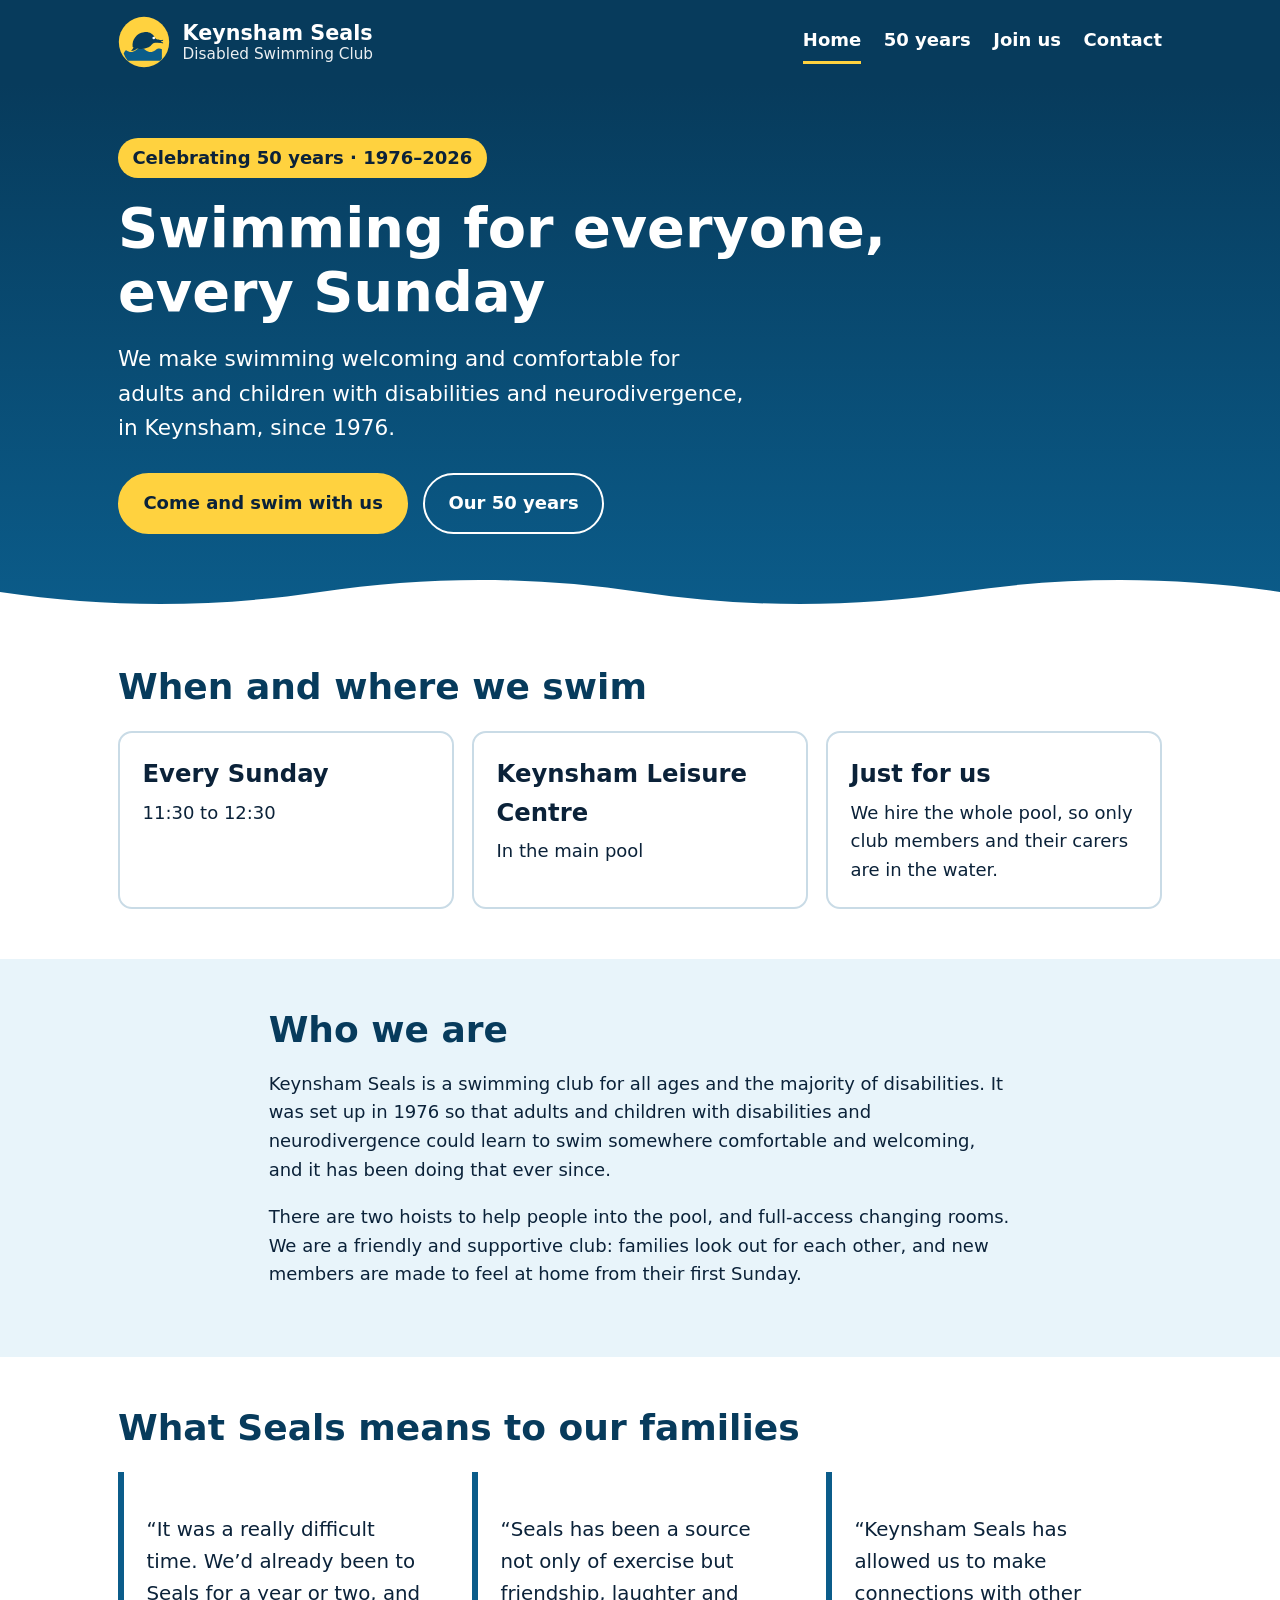
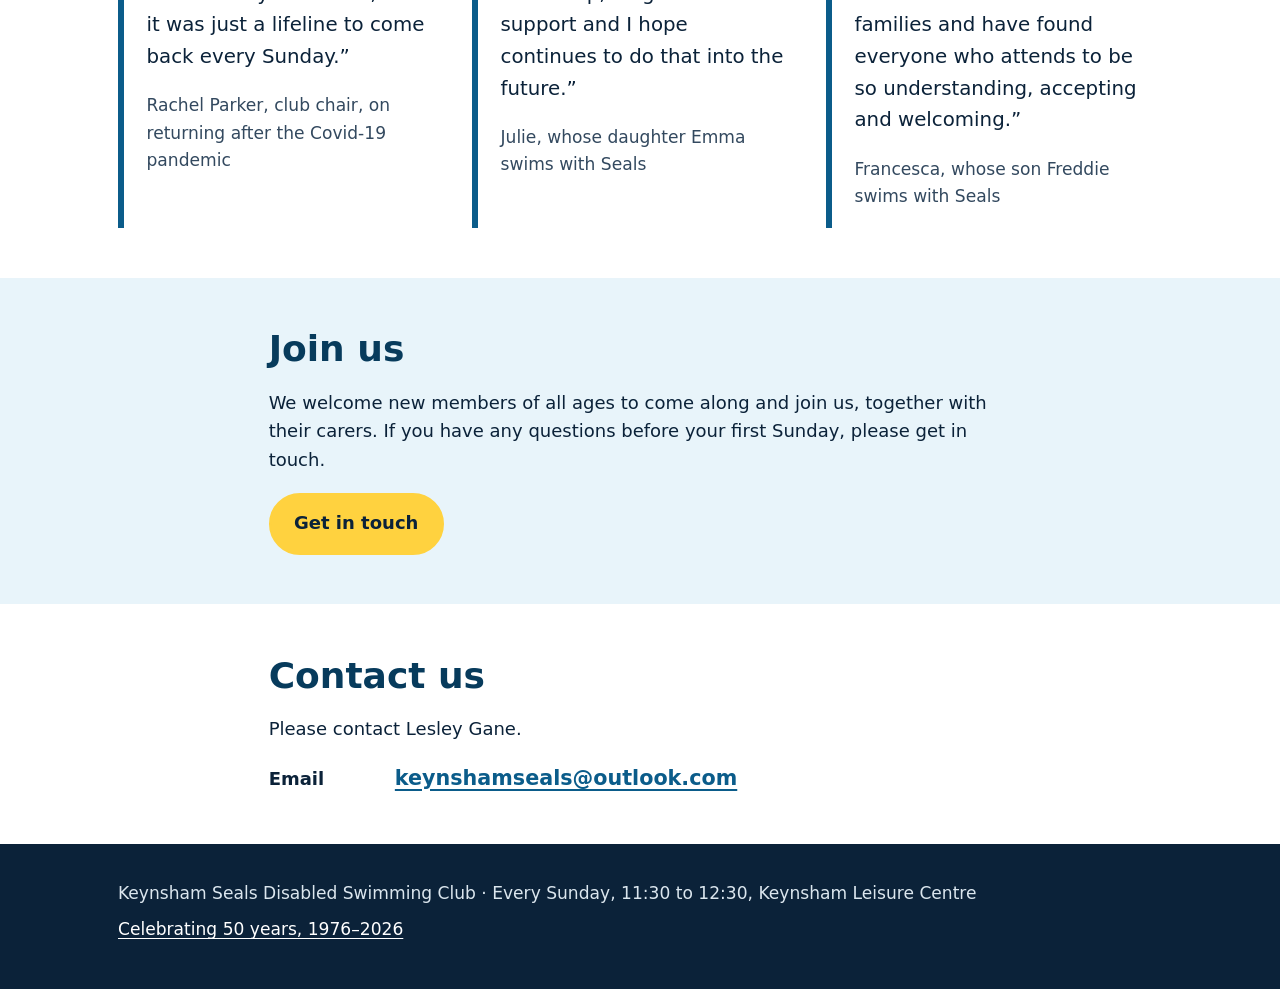
==== index.html @ 0f0147cb "Keynsham Seals website: home page and 50 years page A plain HTML and CSS site for Keynsham Seals Dis" ====
<!doctype html>
<html lang="en-GB">
<head>
  <meta charset="utf-8">
  <meta name="viewport" content="width=device-width, initial-scale=1">
  <title>Keynsham Seals Disabled Swimming Club</title>
  <meta name="description" content="Keynsham Seals Disabled Swimming Club: swimming for adults and children with disabilities and neurodivergence, every Sunday at Keynsham Leisure Centre since 1976.">
  <link rel="icon" href="img/seal.svg" type="image/svg+xml">
  <link rel="stylesheet" href="css/site.css">
  <meta property="og:title" content="Keynsham Seals Disabled Swimming Club">
  <meta property="og:description" content="Swimming for everyone, every Sunday at Keynsham Leisure Centre. Celebrating 50 years in 2026.">
  <meta property="og:type" content="website">
  <meta property="og:url" content="https://keynshamseals.org/">
</head>
<body>
  <a class="skip-link" href="#main">Skip to content</a>

  <header class="site-header">
    <div class="wrap">
      <a class="brand" href="./">
        <img src="img/seal.svg" alt="" width="52" height="52">
        <span>Keynsham Seals<small>Disabled Swimming Club</small></span>
      </a>
      <nav class="site-nav" aria-label="Main">
        <ul>
          <li><a href="./" aria-current="page">Home</a></li>
          <li><a href="50-years.html">50 years</a></li>
          <li><a href="#join">Join us</a></li>
          <li><a href="#contact">Contact</a></li>
        </ul>
      </nav>
    </div>
  </header>

  <main id="main">
    <div class="hero">
      <div class="wrap">
        <span class="badge">Celebrating 50 years · 1976–2026</span>
        <h1>Swimming for everyone, every Sunday</h1>
        <p>We make swimming welcoming and comfortable for adults and children with disabilities and neurodivergence, in Keynsham, since 1976.</p>
        <a class="button" href="#join">Come and swim with us</a>
        <a class="button ghost" href="50-years.html">Our 50 years</a>
      </div>
      <svg class="waves" viewBox="0 0 1440 48" preserveAspectRatio="none" aria-hidden="true" focusable="false">
        <path d="M0 24c120 16 240 16 360 0s240-16 360 0 240 16 360 0 240-16 360 0v24H0z" fill="#ffffff"/>
      </svg>
    </div>

    <section aria-labelledby="when-heading">
      <div class="wrap">
        <h2 id="when-heading">When and where we swim</h2>
        <div class="cards">
          <div class="card">
            <p class="big">Every Sunday</p>
            <p>11:30 to 12:30</p>
          </div>
          <div class="card">
            <p class="big">Keynsham Leisure Centre</p>
            <p>In the main pool</p>
          </div>
          <div class="card">
            <p class="big">Just for us</p>
            <p>We hire the whole pool, so only club members and their carers are in the water.</p>
          </div>
        </div>
      </div>
    </section>

    <section class="tint" aria-labelledby="who-heading">
      <div class="wrap prose">
        <h2 id="who-heading">Who we are</h2>
        <p>Keynsham Seals is a swimming club for all ages and the majority of disabilities. It was set up in 1976 so that adults and children with disabilities and neurodivergence could learn to swim somewhere comfortable and welcoming, and it has been doing that ever since.</p>
        <p>There are two hoists to help people into the pool, and full-access changing rooms. We are a friendly and supportive club: families look out for each other, and new members are made to feel at home from their first Sunday.</p>
      </div>
    </section>

    <section aria-labelledby="voices-heading">
      <div class="wrap">
        <h2 id="voices-heading">What Seals means to our families</h2>
        <div class="quotes">
          <figure class="quote">
            <blockquote><p>“It was a really difficult time. We’d already been to Seals for a year or two, and it was just a lifeline to come back every Sunday.”</p></blockquote>
            <figcaption>Rachel Parker, club chair, on returning after the Covid-19 pandemic</figcaption>
          </figure>
          <figure class="quote">
            <blockquote><p>“Seals has been a source not only of exercise but friendship, laughter and support and I hope continues to do that into the future.”</p></blockquote>
            <figcaption>Julie, whose daughter Emma swims with Seals</figcaption>
          </figure>
          <figure class="quote">
            <blockquote><p>“Keynsham Seals has allowed us to make connections with other families and have found everyone who attends to be so understanding, accepting and welcoming.”</p></blockquote>
            <figcaption>Francesca, whose son Freddie swims with Seals</figcaption>
          </figure>
        </div>
      </div>
    </section>

    <section class="tint" id="join" aria-labelledby="join-heading">
      <div class="wrap prose">
        <h2 id="join-heading">Join us</h2>
        <p>We welcome new members of all ages to come along and join us, together with their carers. If you have any questions before your first Sunday, please get in touch.</p>
        <a class="button" href="#contact">Get in touch</a>
      </div>
    </section>

    <section id="contact" aria-labelledby="contact-heading">
      <div class="wrap prose">
        <h2 id="contact-heading">Contact us</h2>
        <p>Please contact Lesley Gane.</p>
        <ul class="contact-list">
          <li><strong>Email</strong> <a href="mailto:keynshamseals@outlook.com">keynshamseals@outlook.com</a></li>
        </ul>
      </div>
    </section>
  </main>

  <footer class="site-footer">
    <div class="wrap">
      <p>Keynsham Seals Disabled Swimming Club · Every Sunday, 11:30 to 12:30, Keynsham Leisure Centre</p>
      <p><a href="50-years.html">Celebrating 50 years, 1976–2026</a></p>
    </div>
  </footer>
</body>
</html>
---- css/site.css ----
/* Keynsham Seals: one stylesheet for every page. Large type, strong contrast (every text colour passes
   WCAG AA on its background), visible focus, and nothing that moves for anyone who asks for less motion. */

:root {
  --ink: #0b2239;
  --ink-soft: #33495f;
  --paper: #ffffff;
  --sea: #0b5c8a;
  --sea-deep: #073b5c;
  --foam: #e8f4fa;
  --sun: #ffd23f;
  --line: #c9dbe6;
  --focus: #ffbf00;
  --radius: 14px;
  --measure: 68ch;
  font-size: 112.5%;
}

* { box-sizing: border-box; }

html { scroll-behavior: smooth; }
@media (prefers-reduced-motion: reduce) { html { scroll-behavior: auto; } }

body {
  margin: 0;
  background: var(--paper);
  color: var(--ink);
  font-family: system-ui, -apple-system, "Segoe UI", Roboto, "Helvetica Neue", Arial, sans-serif;
  line-height: 1.6;
}

a { color: var(--sea); text-underline-offset: 0.18em; }
a:hover { color: var(--sea-deep); }
:focus-visible { outline: 4px solid var(--focus); outline-offset: 3px; border-radius: 4px; }

.skip-link {
  position: absolute; left: 1rem; top: -4rem; z-index: 10;
  background: var(--ink); color: var(--paper); padding: 0.75rem 1rem; border-radius: 8px;
}
.skip-link:focus { top: 1rem; }

.wrap { max-width: 1080px; margin: 0 auto; padding: 0 1rem; }

/* Header and navigation */
.site-header { background: var(--sea-deep); color: var(--paper); }
.site-header .wrap { display: flex; flex-wrap: wrap; align-items: center; justify-content: space-between; gap: 0.75rem; padding-top: 0.9rem; padding-bottom: 0.9rem; }
.brand { display: flex; align-items: center; gap: 0.7rem; color: var(--paper); text-decoration: none; font-weight: 700; font-size: 1.15rem; line-height: 1.2; }
.brand:hover { color: var(--paper); }
.brand img { width: 52px; height: 52px; flex: none; }
.brand small { display: block; font-weight: 400; font-size: 0.85rem; opacity: 0.92; }
.site-nav ul { list-style: none; margin: 0; padding: 0; display: flex; flex-wrap: wrap; gap: 0.25rem 1.25rem; }
.site-nav a { color: var(--paper); font-weight: 600; text-decoration: none; padding: 0.35rem 0; display: inline-block; border-bottom: 3px solid transparent; }
.site-nav a:hover, .site-nav a[aria-current="page"] { border-bottom-color: var(--sun); color: var(--paper); }

/* Hero */
.hero { background: linear-gradient(180deg, var(--sea-deep) 0%, var(--sea) 100%); color: var(--paper); padding: 3rem 0 4.5rem; position: relative; overflow: hidden; }
.hero h1 { font-size: clamp(2rem, 5vw, 3.1rem); line-height: 1.15; margin: 0 0 1rem; max-width: 20ch; }
.hero p { font-size: 1.2rem; max-width: 46ch; margin: 0 0 1.5rem; }
.hero .waves { position: absolute; left: 0; right: 0; bottom: -1px; width: 100%; height: 48px; display: block; }

.badge { display: inline-block; background: var(--sun); color: var(--ink); font-weight: 700; padding: 0.3rem 0.8rem; border-radius: 999px; margin-bottom: 1rem; }

.button { display: inline-block; background: var(--sun); color: var(--ink); font-weight: 700; text-decoration: none; padding: 0.8rem 1.3rem; border-radius: 999px; border: 2px solid var(--sun); }
.button:hover { background: var(--paper); color: var(--ink); }
.button.ghost { background: transparent; color: var(--paper); border-color: var(--paper); margin-left: 0.5rem; }
.button.ghost:hover { background: var(--paper); color: var(--ink); }

/* Sections */
main section { padding: 2.75rem 0; }
main section.tint { background: var(--foam); }
h2 { font-size: clamp(1.5rem, 3.5vw, 2rem); line-height: 1.2; margin: 0 0 1rem; color: var(--sea-deep); }
h3 { font-size: 1.2rem; margin: 0 0 0.5rem; color: var(--sea-deep); }
.prose { max-width: var(--measure); }
.prose p { margin: 0 0 1rem; }

.cards { display: grid; grid-template-columns: repeat(auto-fit, minmax(240px, 1fr)); gap: 1rem; margin-top: 1.25rem; }
.card { background: var(--paper); border: 2px solid var(--line); border-radius: var(--radius); padding: 1.25rem; }
.card p { margin: 0; }
.card .big { font-size: 1.35rem; font-weight: 700; color: var(--ink); margin-bottom: 0.25rem; }

/* Quotes */
.quotes { display: grid; grid-template-columns: repeat(auto-fit, minmax(280px, 1fr)); gap: 1rem; margin-top: 1.25rem; }
figure.quote { margin: 0; background: var(--paper); border-left: 6px solid var(--sea); border-radius: 0 var(--radius) var(--radius) 0; padding: 1.25rem 1.25rem 1rem; }
figure.quote blockquote { margin: 0 0 0.75rem; font-size: 1.1rem; }
figure.quote figcaption { color: var(--ink-soft); font-size: 0.95rem; }

/* Contact */
.contact-list { list-style: none; padding: 0; margin: 1rem 0 0; display: grid; gap: 0.75rem; }
.contact-list li { display: flex; flex-wrap: wrap; gap: 0.25rem 0.75rem; align-items: baseline; }
.contact-list strong { min-width: 9ch; }
.contact-list a { font-size: 1.15rem; font-weight: 600; word-break: break-word; }

/* Timeline (50 years page) */
.timeline { list-style: none; margin: 1.5rem 0 0; padding: 0; border-left: 4px solid var(--sea); }
.timeline li { position: relative; padding: 0 0 1.5rem 1.5rem; max-width: var(--measure); }
.timeline li::before { content: ""; position: absolute; left: -12px; top: 0.35rem; width: 20px; height: 20px; border-radius: 50%; background: var(--sun); border: 4px solid var(--sea); }
.timeline .when { display: block; font-weight: 700; color: var(--sea-deep); font-size: 1.1rem; }

.notice { background: var(--foam); border: 2px solid var(--sea); border-radius: var(--radius); padding: 1.25rem; max-width: var(--measure); }

/* Footer */
.site-footer { background: var(--ink); color: #dbe6ee; padding: 2rem 0; font-size: 0.95rem; }
.site-footer a { color: #ffffff; }
.site-footer p { margin: 0 0 0.5rem; }

@media (max-width: 560px) {
  .button.ghost { margin: 0.75rem 0 0; }
  .hero { padding: 2.25rem 0 3.75rem; }
}
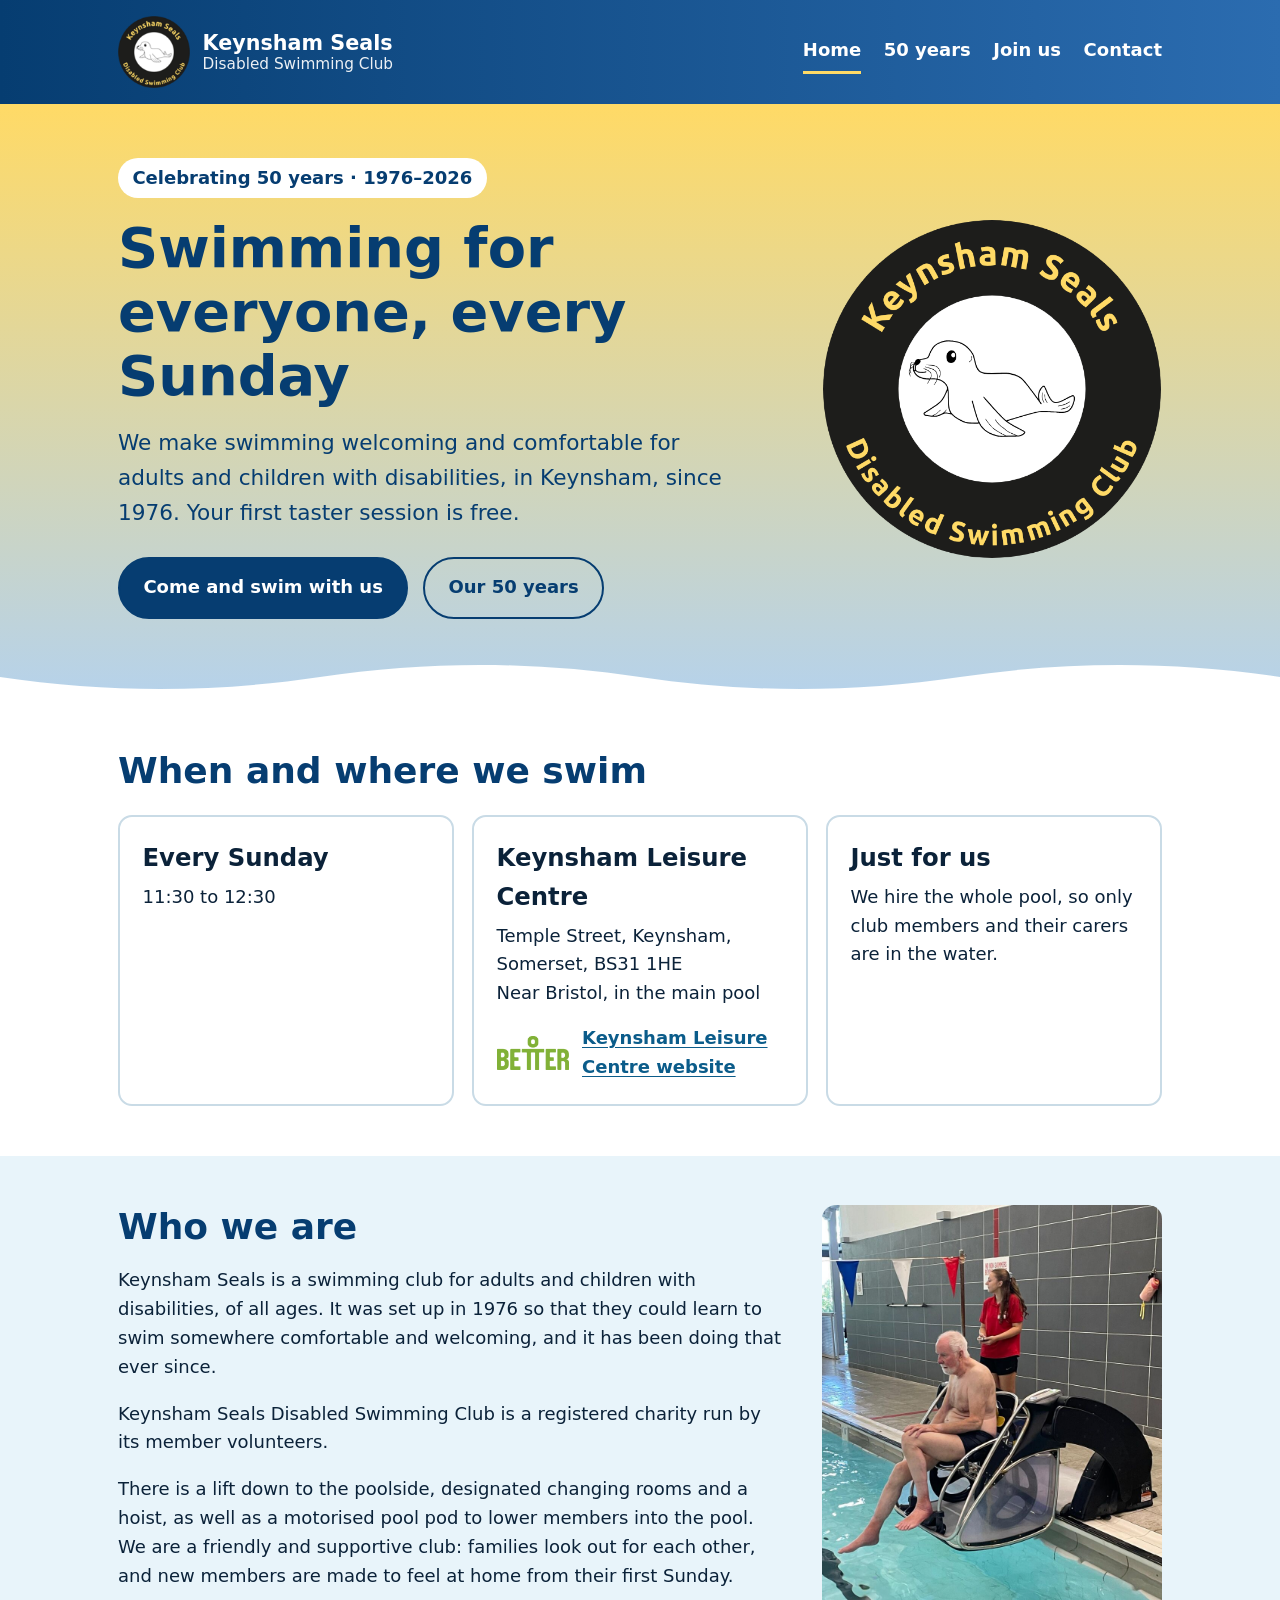
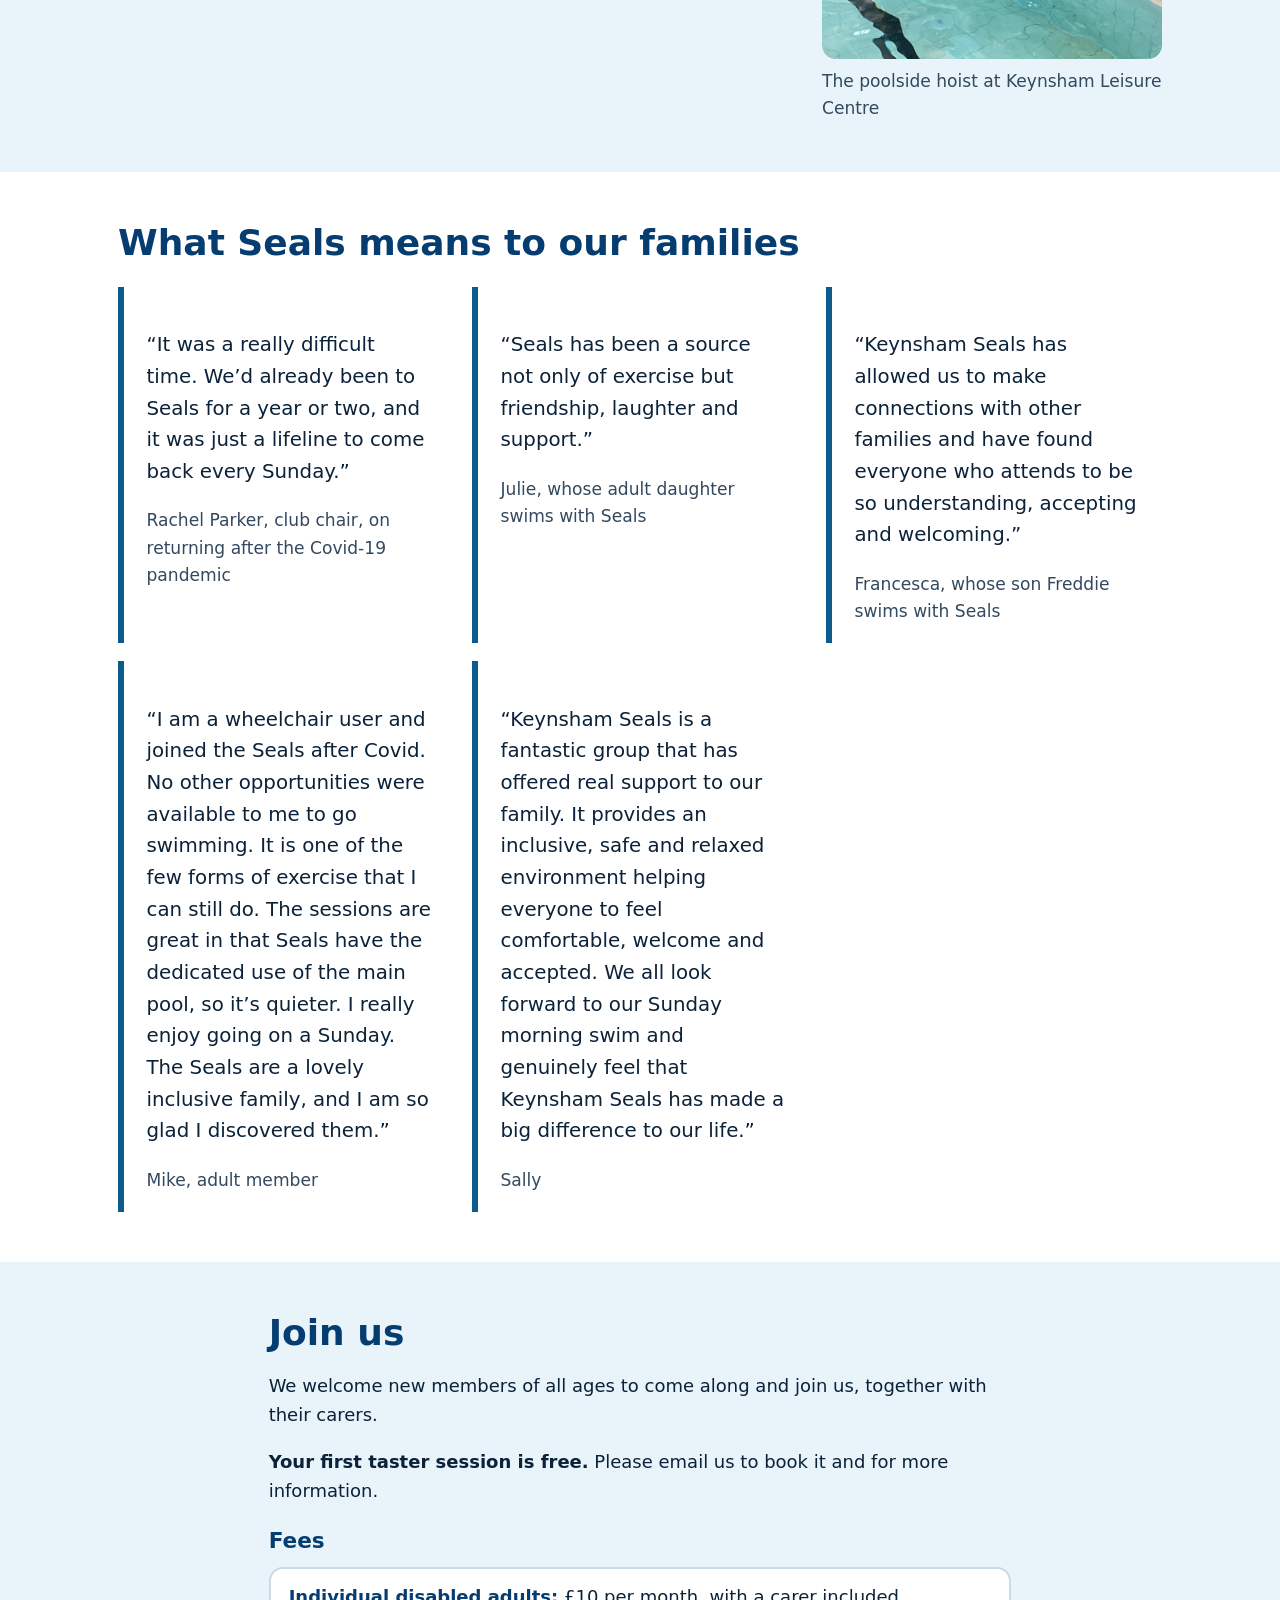
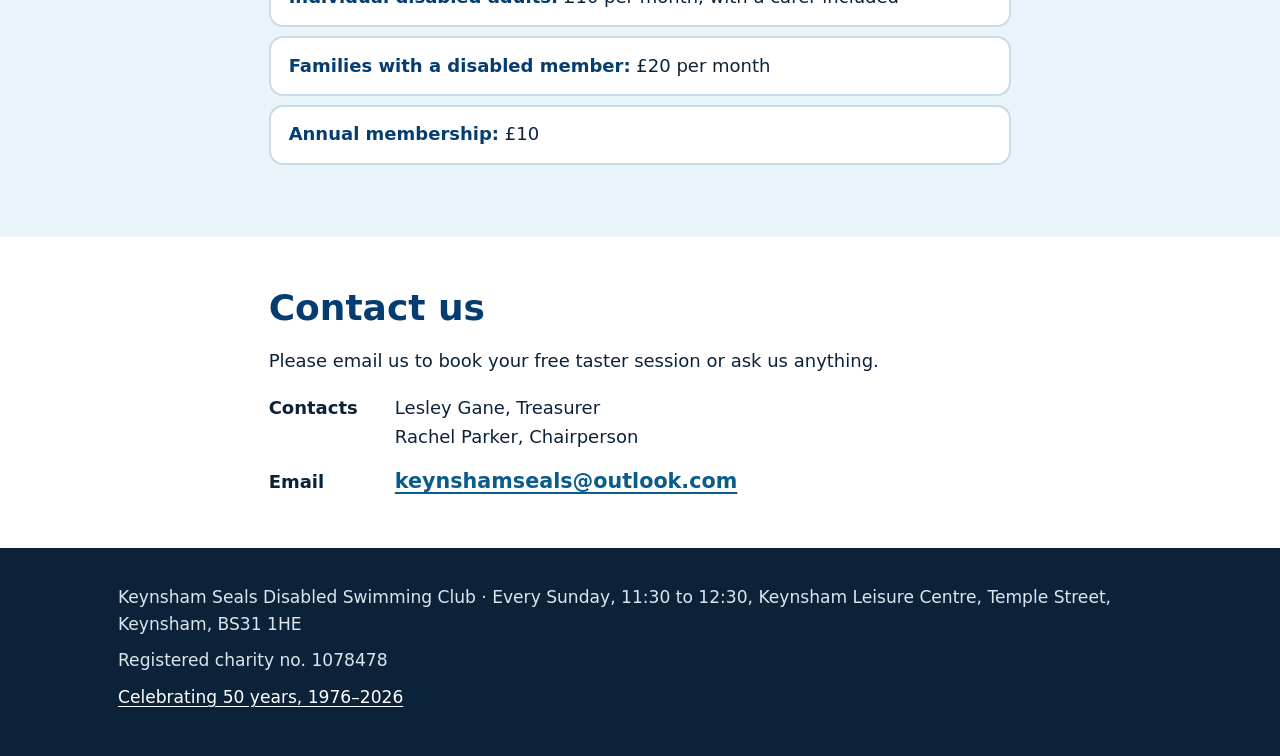
==== commit 346d4594: "Rachel's changes, club logo, party photos and banner colours - Text changes from Rachel: contacts, f" ====
--- a/index.html
+++ b/index.html
@@ -4,11 +4,11 @@
   <meta charset="utf-8">
   <meta name="viewport" content="width=device-width, initial-scale=1">
   <title>Keynsham Seals Disabled Swimming Club</title>
-  <meta name="description" content="Keynsham Seals Disabled Swimming Club: swimming for adults and children with disabilities and neurodivergence, every Sunday at Keynsham Leisure Centre since 1976.">
-  <link rel="icon" href="img/seal.svg" type="image/svg+xml">
-  <link rel="stylesheet" href="css/site.css">
+  <meta name="description" content="Keynsham Seals Disabled Swimming Club: swimming for adults and children with disabilities, every Sunday at Keynsham Leisure Centre, near Bristol since 1976.">
+  <link rel="icon" href="img/logo-64.png?v=2026101804" type="image/png">
+  <link rel="stylesheet" href="css/site.css?v=2026101804">
   <meta property="og:title" content="Keynsham Seals Disabled Swimming Club">
-  <meta property="og:description" content="Swimming for everyone, every Sunday at Keynsham Leisure Centre. Celebrating 50 years in 2026.">
+  <meta property="og:description" content="Swimming for everyone, every Sunday at Keynsham Leisure Centre, near Bristol. Your first taster session is free. Celebrating 50 years in 2026.">
   <meta property="og:type" content="website">
   <meta property="og:url" content="https://keynshamseals.org/">
 </head>
@@ -18,7 +18,7 @@
   <header class="site-header">
     <div class="wrap">
       <a class="brand" href="./">
-        <img src="img/seal.svg" alt="" width="52" height="52">
+        <img src="img/logo-104.png?v=2026101804" alt="" width="72" height="72">
         <span>Keynsham Seals<small>Disabled Swimming Club</small></span>
       </a>
       <nav class="site-nav" aria-label="Main">
@@ -34,12 +34,15 @@
 
   <main id="main">
     <div class="hero">
-      <div class="wrap">
-        <span class="badge">Celebrating 50 years · 1976–2026</span>
-        <h1>Swimming for everyone, every Sunday</h1>
-        <p>We make swimming welcoming and comfortable for adults and children with disabilities and neurodivergence, in Keynsham, since 1976.</p>
-        <a class="button" href="#join">Come and swim with us</a>
-        <a class="button ghost" href="50-years.html">Our 50 years</a>
+      <div class="wrap hero-grid">
+        <img class="hero-logo" src="img/logo.png?v=2026101804" alt="" width="600" height="600">
+        <div>
+          <span class="badge">Celebrating 50 years · 1976–2026</span>
+          <h1>Swimming for everyone, every Sunday</h1>
+          <p>We make swimming welcoming and comfortable for adults and children with disabilities, in Keynsham, since 1976. Your first taster session is free.</p>
+          <a class="button" href="#join">Come and swim with us</a>
+          <a class="button ghost" href="50-years.html">Our 50 years</a>
+        </div>
       </div>
       <svg class="waves" viewBox="0 0 1440 48" preserveAspectRatio="none" aria-hidden="true" focusable="false">
         <path d="M0 24c120 16 240 16 360 0s240-16 360 0 240 16 360 0 240-16 360 0v24H0z" fill="#ffffff"/>
@@ -56,7 +59,12 @@
           </div>
           <div class="card">
             <p class="big">Keynsham Leisure Centre</p>
-            <p>In the main pool</p>
+            <address>Temple Street, Keynsham, Somerset, BS31 1HE</address>
+            <p>Near Bristol, in the main pool</p>
+            <a class="venue-link" href="https://www.better.org.uk/leisure-centre/banes/keynsham-leisure-centre">
+              <img src="img/better-logo.png" alt="" width="240" height="116">
+              <span>Keynsham Leisure Centre website</span>
+            </a>
           </div>
           <div class="card">
             <p class="big">Just for us</p>
@@ -67,10 +75,17 @@
     </section>
 
     <section class="tint" aria-labelledby="who-heading">
-      <div class="wrap prose">
-        <h2 id="who-heading">Who we are</h2>
-        <p>Keynsham Seals is a swimming club for all ages and the majority of disabilities. It was set up in 1976 so that adults and children with disabilities and neurodivergence could learn to swim somewhere comfortable and welcoming, and it has been doing that ever since.</p>
-        <p>There are two hoists to help people into the pool, and full-access changing rooms. We are a friendly and supportive club: families look out for each other, and new members are made to feel at home from their first Sunday.</p>
+      <div class="wrap split">
+        <div class="prose">
+          <h2 id="who-heading">Who we are</h2>
+          <p>Keynsham Seals is a swimming club for adults and children with disabilities, of all ages. It was set up in 1976 so that they could learn to swim somewhere comfortable and welcoming, and it has been doing that ever since.</p>
+          <p>Keynsham Seals Disabled Swimming Club is a registered charity run by its member volunteers.</p>
+          <p>There is a lift down to the poolside, designated changing rooms and a hoist, as well as a motorised pool pod to lower members into the pool. We are a friendly and supportive club: families look out for each other, and new members are made to feel at home from their first Sunday.</p>
+        </div>
+        <figure class="photo">
+          <img src="img/poolside-hoist.jpg" alt="A swimmer seated on the poolside hoist, with a lifeguard standing behind" width="900" height="1200" loading="lazy">
+          <figcaption>The poolside hoist at Keynsham Leisure Centre</figcaption>
+        </figure>
       </div>
     </section>
 
@@ -83,12 +98,20 @@
             <figcaption>Rachel Parker, club chair, on returning after the Covid-19 pandemic</figcaption>
           </figure>
           <figure class="quote">
-            <blockquote><p>“Seals has been a source not only of exercise but friendship, laughter and support and I hope continues to do that into the future.”</p></blockquote>
-            <figcaption>Julie, whose daughter Emma swims with Seals</figcaption>
+            <blockquote><p>“Seals has been a source not only of exercise but friendship, laughter and support.”</p></blockquote>
+            <figcaption>Julie, whose adult daughter swims with Seals</figcaption>
           </figure>
           <figure class="quote">
             <blockquote><p>“Keynsham Seals has allowed us to make connections with other families and have found everyone who attends to be so understanding, accepting and welcoming.”</p></blockquote>
             <figcaption>Francesca, whose son Freddie swims with Seals</figcaption>
+          </figure>
+          <figure class="quote">
+            <blockquote><p>“I am a wheelchair user and joined the Seals after Covid. No other opportunities were available to me to go swimming. It is one of the few forms of exercise that I can still do. The sessions are great in that Seals have the dedicated use of the main pool, so it’s quieter. I really enjoy going on a Sunday. The Seals are a lovely inclusive family, and I am so glad I discovered them.”</p></blockquote>
+            <figcaption>Mike, adult member</figcaption>
+          </figure>
+          <figure class="quote">
+            <blockquote><p>“Keynsham Seals is a fantastic group that has offered real support to our family. It provides an inclusive, safe and relaxed environment helping everyone to feel comfortable, welcome and accepted. We all look forward to our Sunday morning swim and genuinely feel that Keynsham Seals has made a big difference to our life.”</p></blockquote>
+            <figcaption>Sally</figcaption>
           </figure>
         </div>
       </div>
@@ -97,16 +120,23 @@
     <section class="tint" id="join" aria-labelledby="join-heading">
       <div class="wrap prose">
         <h2 id="join-heading">Join us</h2>
-        <p>We welcome new members of all ages to come along and join us, together with their carers. If you have any questions before your first Sunday, please get in touch.</p>
-        <a class="button" href="#contact">Get in touch</a>
+        <p>We welcome new members of all ages to come along and join us, together with their carers.</p>
+        <p><strong>Your first taster session is free.</strong> Please email us to book it and for more information.</p>
+        <h3>Fees</h3>
+        <ul class="fees">
+          <li><strong>Individual disabled adults:</strong> £10 per month, with a carer included</li>
+          <li><strong>Families with a disabled member:</strong> £20 per month</li>
+          <li><strong>Annual membership:</strong> £10</li>
+        </ul>
       </div>
     </section>
 
     <section id="contact" aria-labelledby="contact-heading">
       <div class="wrap prose">
         <h2 id="contact-heading">Contact us</h2>
-        <p>Please contact Lesley Gane.</p>
+        <p>Please email us to book your free taster session or ask us anything.</p>
         <ul class="contact-list">
+          <li><strong>Contacts</strong> <span>Lesley Gane, Treasurer<br>Rachel Parker, Chairperson</span></li>
           <li><strong>Email</strong> <a href="mailto:keynshamseals@outlook.com">keynshamseals@outlook.com</a></li>
         </ul>
       </div>
@@ -115,7 +145,8 @@
 
   <footer class="site-footer">
     <div class="wrap">
-      <p>Keynsham Seals Disabled Swimming Club · Every Sunday, 11:30 to 12:30, Keynsham Leisure Centre</p>
+      <p>Keynsham Seals Disabled Swimming Club · Every Sunday, 11:30 to 12:30, Keynsham Leisure Centre, Temple Street, Keynsham, BS31 1HE</p>
+      <p>Registered charity no. 1078478</p>
       <p><a href="50-years.html">Celebrating 50 years, 1976–2026</a></p>
     </div>
   </footer>
--- a/css/site.css
+++ b/css/site.css
@@ -6,9 +6,11 @@
   --ink-soft: #33495f;
   --paper: #ffffff;
   --sea: #0b5c8a;
-  --sea-deep: #073b5c;
+  --sea-deep: #063d71;
+  --sea-light: #2b6cb0;
+  --sky: #b5d2ec;
   --foam: #e8f4fa;
-  --sun: #ffd23f;
+  --sun: #ffda66;
   --line: #c9dbe6;
   --focus: #ffbf00;
   --radius: 14px;
@@ -42,18 +44,19 @@
 .wrap { max-width: 1080px; margin: 0 auto; padding: 0 1rem; }
 
 /* Header and navigation */
-.site-header { background: var(--sea-deep); color: var(--paper); }
+.site-header { background: linear-gradient(90deg, var(--sea-deep) 0%, var(--sea-light) 100%); color: var(--paper); }
 .site-header .wrap { display: flex; flex-wrap: wrap; align-items: center; justify-content: space-between; gap: 0.75rem; padding-top: 0.9rem; padding-bottom: 0.9rem; }
 .brand { display: flex; align-items: center; gap: 0.7rem; color: var(--paper); text-decoration: none; font-weight: 700; font-size: 1.15rem; line-height: 1.2; }
 .brand:hover { color: var(--paper); }
-.brand img { width: 52px; height: 52px; flex: none; }
+.brand img { width: 72px; height: 72px; flex: none; }
 .brand small { display: block; font-weight: 400; font-size: 0.85rem; opacity: 0.92; }
 .site-nav ul { list-style: none; margin: 0; padding: 0; display: flex; flex-wrap: wrap; gap: 0.25rem 1.25rem; }
 .site-nav a { color: var(--paper); font-weight: 600; text-decoration: none; padding: 0.35rem 0; display: inline-block; border-bottom: 3px solid transparent; }
 .site-nav a:hover, .site-nav a[aria-current="page"] { border-bottom-color: var(--sun); color: var(--paper); }
 
 /* Hero */
-.hero { background: linear-gradient(180deg, var(--sea-deep) 0%, var(--sea) 100%); color: var(--paper); padding: 3rem 0 4.5rem; position: relative; overflow: hidden; }
+/* The banner's colours: yellow at the top fading to light blue at the bottom, with dark-blue text. */
+.hero { background: linear-gradient(180deg, var(--sun) 0%, var(--sky) 100%); color: var(--sea-deep); padding: 3rem 0 4.5rem; position: relative; overflow: hidden; }
 .hero h1 { font-size: clamp(2rem, 5vw, 3.1rem); line-height: 1.15; margin: 0 0 1rem; max-width: 20ch; }
 .hero p { font-size: 1.2rem; max-width: 46ch; margin: 0 0 1.5rem; }
 .hero .waves { position: absolute; left: 0; right: 0; bottom: -1px; width: 100%; height: 48px; display: block; }
@@ -64,6 +67,26 @@
 .button:hover { background: var(--paper); color: var(--ink); }
 .button.ghost { background: transparent; color: var(--paper); border-color: var(--paper); margin-left: 0.5rem; }
 .button.ghost:hover { background: var(--paper); color: var(--ink); }
+.hero-grid { display: grid; grid-template-columns: minmax(0, 1fr) auto; gap: 2rem; align-items: center; }
+.hero-logo { grid-column: 2; grid-row: 1; width: clamp(220px, 28vw, 340px); height: auto; }
+.hero-grid > div { grid-column: 1; grid-row: 1; }
+@media (max-width: 760px) {
+  .hero-grid { grid-template-columns: 1fr; gap: 1.25rem; }
+  .hero-logo, .hero-grid > div { grid-column: 1; grid-row: auto; }
+  .hero-logo { width: 200px; justify-self: center; }
+}
+.hero .badge { background: var(--paper); color: var(--sea-deep); }
+.hero .button { background: var(--sea-deep); color: var(--paper); border-color: var(--sea-deep); }
+.hero .button:hover { background: var(--paper); color: var(--sea-deep); }
+.hero .button.ghost { background: transparent; color: var(--sea-deep); border-color: var(--sea-deep); }
+.hero .button.ghost:hover { background: var(--paper); }
+
+.fees { list-style: none; padding: 0; margin: 0 0 1.25rem; display: grid; gap: 0.5rem; }
+.fees li { background: var(--paper); border: 2px solid var(--line); border-radius: var(--radius); padding: 0.75rem 1rem; }
+.fees strong { color: var(--sea-deep); }
+address { font-style: normal; }
+.venue-link { display: inline-flex; align-items: center; gap: 0.75rem; margin-top: 0.9rem; font-weight: 600; }
+.venue-link img { width: 72px; height: auto; flex: none; }
 
 /* Sections */
 main section { padding: 2.75rem 0; }
@@ -96,6 +119,15 @@
 .timeline li::before { content: ""; position: absolute; left: -12px; top: 0.35rem; width: 20px; height: 20px; border-radius: 50%; background: var(--sun); border: 4px solid var(--sea); }
 .timeline .when { display: block; font-weight: 700; color: var(--sea-deep); font-size: 1.1rem; }
 
+/* Photos */
+.photo { margin: 0; }
+.photo img { display: block; width: 100%; height: auto; border-radius: var(--radius); }
+.photo figcaption { color: var(--ink-soft); font-size: 0.95rem; margin-top: 0.5rem; }
+.split { display: grid; grid-template-columns: minmax(0, 1fr) minmax(0, 340px); gap: 2rem; align-items: start; }
+.gallery { columns: 3 260px; column-gap: 1rem; margin-top: 1.5rem; }
+.gallery .photo { break-inside: avoid; margin-bottom: 1rem; }
+@media (max-width: 760px) { .split { grid-template-columns: 1fr; } .split .photo { max-width: 420px; } }
+
 .notice { background: var(--foam); border: 2px solid var(--sea); border-radius: var(--radius); padding: 1.25rem; max-width: var(--measure); }
 
 /* Footer */
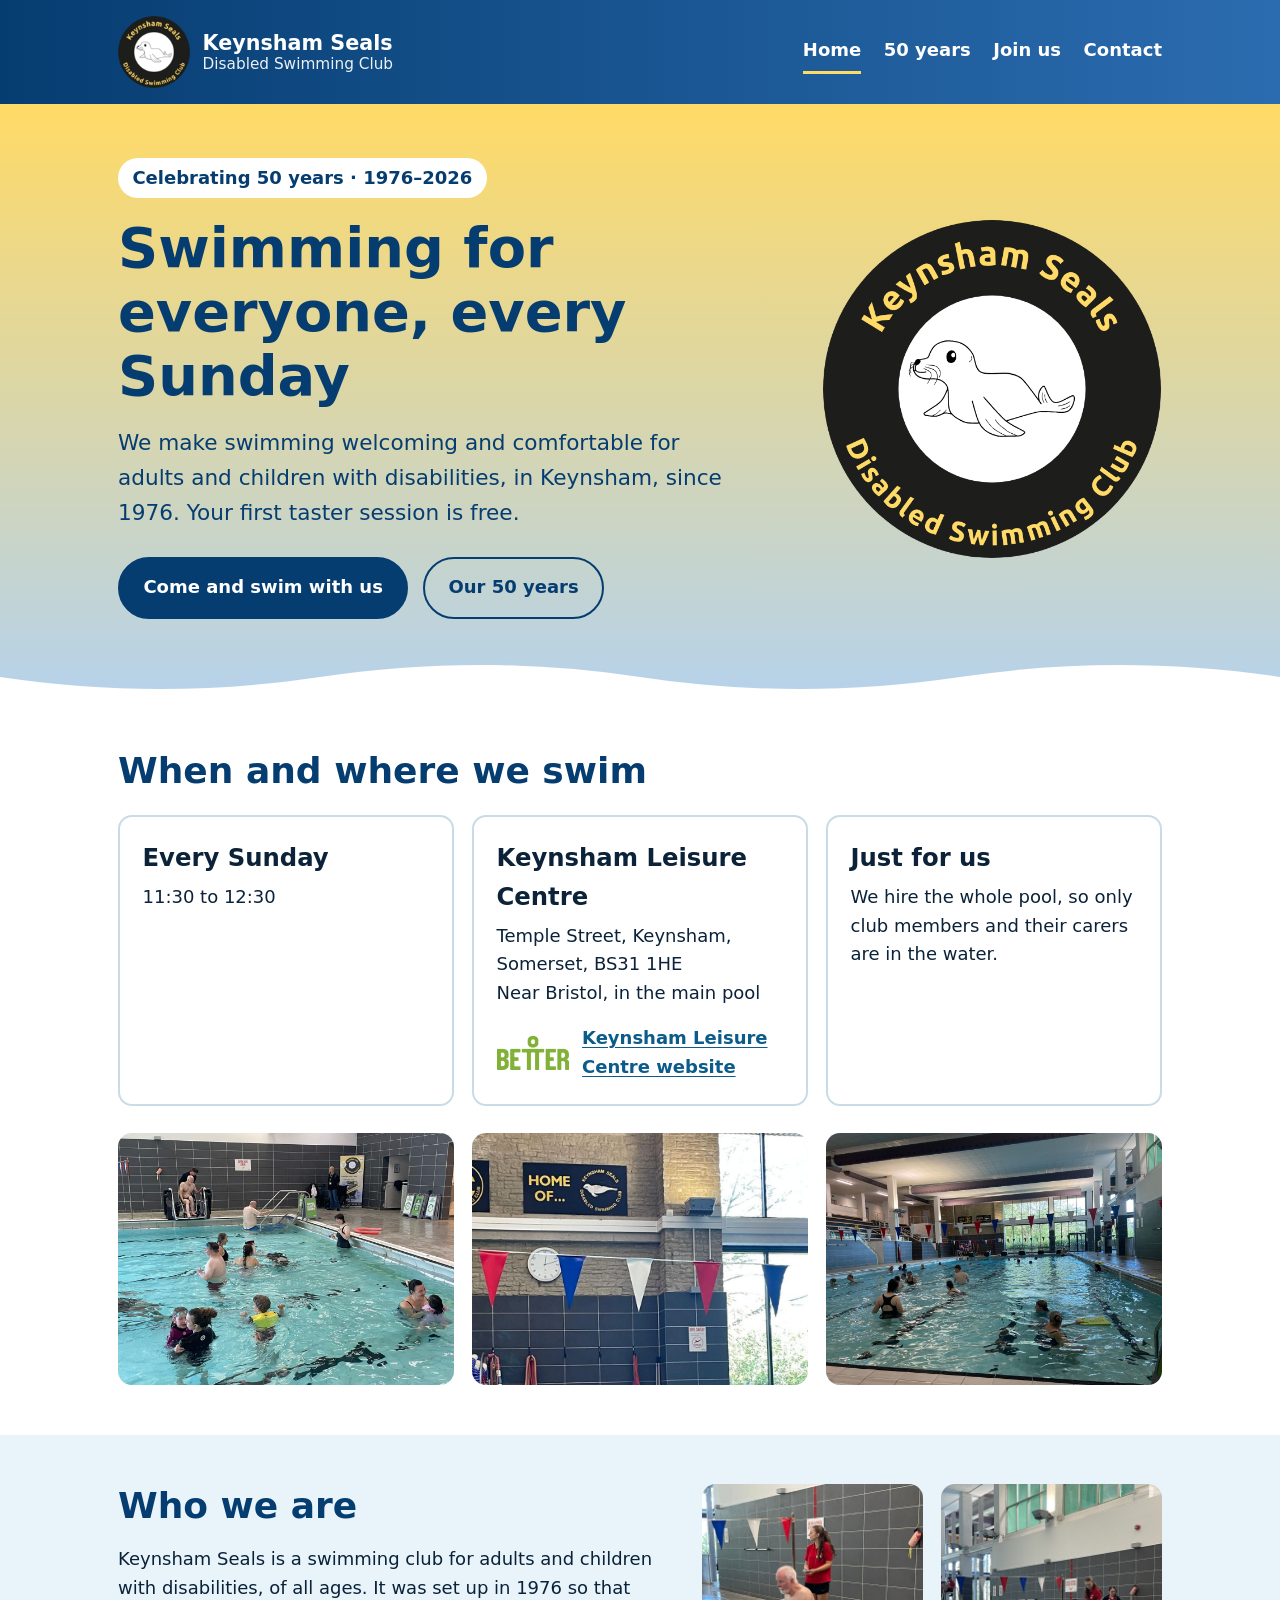
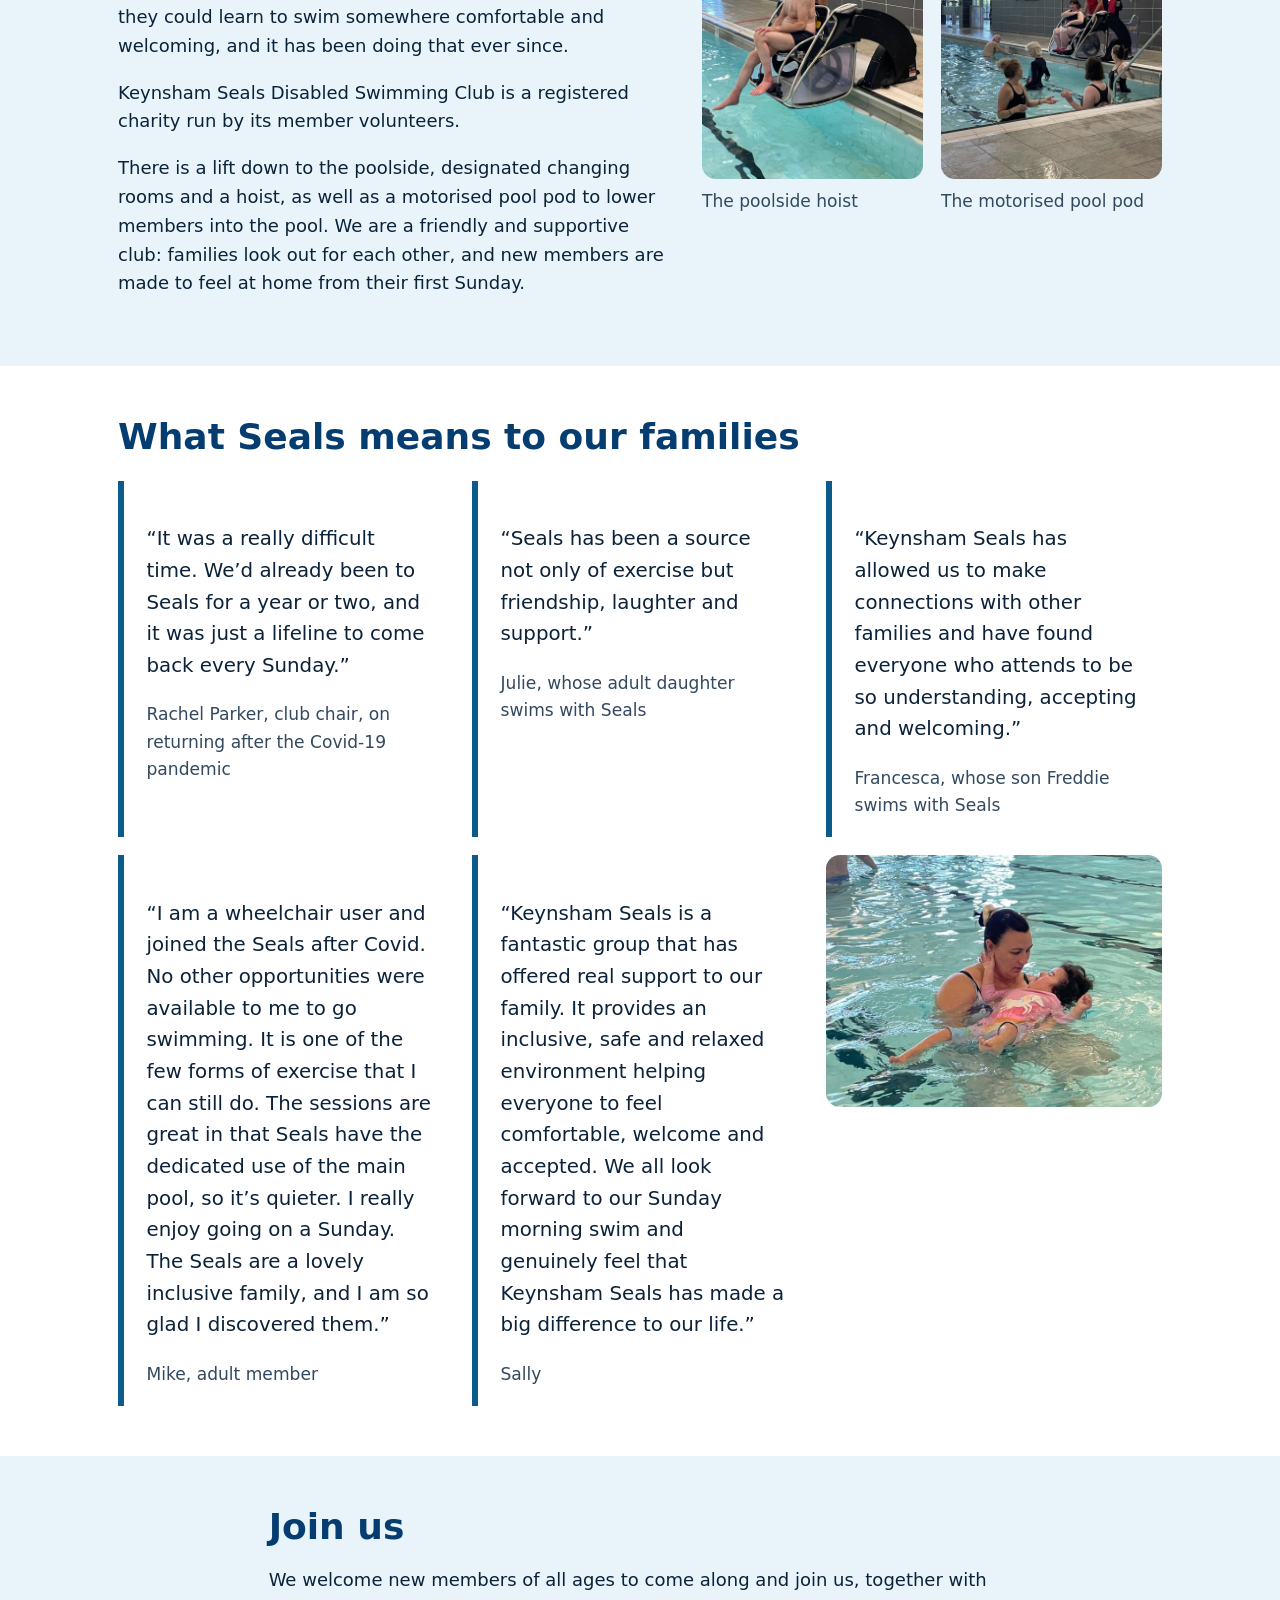
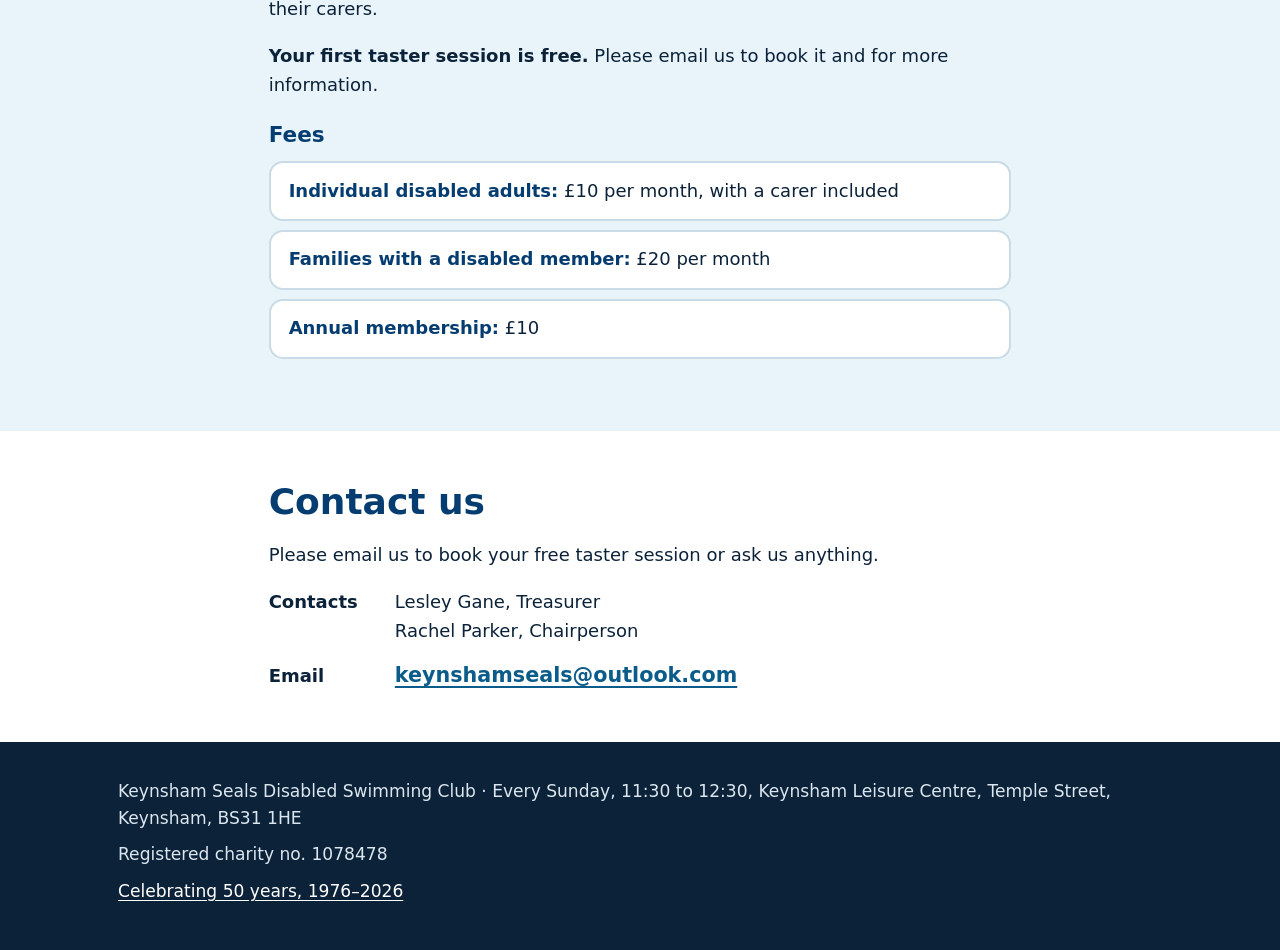
==== commit ebe6d5da: "Rachel's photo changes: early Red Cross photos, pool pod, Freya - 50 years page: key dates removed; " ====
--- a/index.html
+++ b/index.html
@@ -5,8 +5,8 @@
   <meta name="viewport" content="width=device-width, initial-scale=1">
   <title>Keynsham Seals Disabled Swimming Club</title>
   <meta name="description" content="Keynsham Seals Disabled Swimming Club: swimming for adults and children with disabilities, every Sunday at Keynsham Leisure Centre, near Bristol since 1976.">
-  <link rel="icon" href="img/logo-64.png?v=2026101804" type="image/png">
-  <link rel="stylesheet" href="css/site.css?v=2026101804">
+  <link rel="icon" href="img/logo-64.png?v=2026101808" type="image/png">
+  <link rel="stylesheet" href="css/site.css?v=2026101808">
   <meta property="og:title" content="Keynsham Seals Disabled Swimming Club">
   <meta property="og:description" content="Swimming for everyone, every Sunday at Keynsham Leisure Centre, near Bristol. Your first taster session is free. Celebrating 50 years in 2026.">
   <meta property="og:type" content="website">
@@ -18,7 +18,7 @@
   <header class="site-header">
     <div class="wrap">
       <a class="brand" href="./">
-        <img src="img/logo-104.png?v=2026101804" alt="" width="72" height="72">
+        <img src="img/logo-104.png?v=2026101808" alt="" width="72" height="72">
         <span>Keynsham Seals<small>Disabled Swimming Club</small></span>
       </a>
       <nav class="site-nav" aria-label="Main">
@@ -35,7 +35,7 @@
   <main id="main">
     <div class="hero">
       <div class="wrap hero-grid">
-        <img class="hero-logo" src="img/logo.png?v=2026101804" alt="" width="600" height="600">
+        <img class="hero-logo" src="img/logo.png?v=2026101808" alt="" width="600" height="600">
         <div>
           <span class="badge">Celebrating 50 years · 1976–2026</span>
           <h1>Swimming for everyone, every Sunday</h1>
@@ -71,6 +71,17 @@
             <p>We hire the whole pool, so only club members and their carers are in the water.</p>
           </div>
         </div>
+        <div class="gallery strip">
+          <figure class="photo">
+            <img src="img/pool-session.jpg" alt="Members and helpers enjoying a Sunday session in the main pool" width="1200" height="900" loading="lazy">
+          </figure>
+          <figure class="photo">
+            <img class="top" src="img/home-of-seals.jpg" alt="The Home of Keynsham Seals sign above the pool, with bunting" width="900" height="1200" loading="lazy">
+          </figure>
+          <figure class="photo">
+            <img src="img/main-pool.jpg" alt="The main pool at Keynsham Leisure Centre, decorated with bunting" width="1200" height="900" loading="lazy">
+          </figure>
+        </div>
       </div>
     </section>
 
@@ -82,10 +93,16 @@
           <p>Keynsham Seals Disabled Swimming Club is a registered charity run by its member volunteers.</p>
           <p>There is a lift down to the poolside, designated changing rooms and a hoist, as well as a motorised pool pod to lower members into the pool. We are a friendly and supportive club: families look out for each other, and new members are made to feel at home from their first Sunday.</p>
         </div>
-        <figure class="photo">
-          <img src="img/poolside-hoist.jpg" alt="A swimmer seated on the poolside hoist, with a lifeguard standing behind" width="900" height="1200" loading="lazy">
-          <figcaption>The poolside hoist at Keynsham Leisure Centre</figcaption>
-        </figure>
+        <div class="pair">
+          <figure class="photo">
+            <img src="img/poolside-hoist.jpg" alt="A swimmer seated on the poolside hoist, with a lifeguard standing behind" width="900" height="1200" loading="lazy">
+            <figcaption>The poolside hoist</figcaption>
+          </figure>
+          <figure class="photo">
+            <img src="img/pool-pod.jpg" alt="A member seated on the motorised pool pod at the poolside, with two staff beside it and swimmers in the water" width="900" height="1200" loading="lazy">
+            <figcaption>The motorised pool pod</figcaption>
+          </figure>
+        </div>
       </div>
     </section>
 
@@ -112,6 +129,9 @@
           <figure class="quote">
             <blockquote><p>“Keynsham Seals is a fantastic group that has offered real support to our family. It provides an inclusive, safe and relaxed environment helping everyone to feel comfortable, welcome and accepted. We all look forward to our Sunday morning swim and genuinely feel that Keynsham Seals has made a big difference to our life.”</p></blockquote>
             <figcaption>Sally</figcaption>
+          </figure>
+          <figure class="photo quote-photo">
+            <img src="img/freya-and-mum.jpg" alt="A mum holding her young daughter as she floats on her back in the pool" width="760" height="570" loading="lazy">
           </figure>
         </div>
       </div>
--- a/css/site.css
+++ b/css/site.css
@@ -113,20 +113,22 @@
 .contact-list strong { min-width: 9ch; }
 .contact-list a { font-size: 1.15rem; font-weight: 600; word-break: break-word; }
 
-/* Timeline (50 years page) */
-.timeline { list-style: none; margin: 1.5rem 0 0; padding: 0; border-left: 4px solid var(--sea); }
-.timeline li { position: relative; padding: 0 0 1.5rem 1.5rem; max-width: var(--measure); }
-.timeline li::before { content: ""; position: absolute; left: -12px; top: 0.35rem; width: 20px; height: 20px; border-radius: 50%; background: var(--sun); border: 4px solid var(--sea); }
-.timeline .when { display: block; font-weight: 700; color: var(--sea-deep); font-size: 1.1rem; }
-
 /* Photos */
 .photo { margin: 0; }
 .photo img { display: block; width: 100%; height: auto; border-radius: var(--radius); }
 .photo figcaption { color: var(--ink-soft); font-size: 0.95rem; margin-top: 0.5rem; }
-.split { display: grid; grid-template-columns: minmax(0, 1fr) minmax(0, 340px); gap: 2rem; align-items: start; }
-.gallery { columns: 3 260px; column-gap: 1rem; margin-top: 1.5rem; }
-.gallery .photo { break-inside: avoid; margin-bottom: 1rem; }
-@media (max-width: 760px) { .split { grid-template-columns: 1fr; } .split .photo { max-width: 420px; } }
+.split { display: grid; grid-template-columns: minmax(0, 1fr) minmax(0, 460px); gap: 2rem; align-items: start; }
+.pair { display: grid; grid-template-columns: 1fr 1fr; gap: 1rem; }
+.gallery { display: grid; grid-template-columns: repeat(auto-fit, minmax(240px, 1fr)); gap: 1rem; align-items: start; margin-top: 1.5rem; }
+.gallery.even img { aspect-ratio: 4 / 3; object-fit: cover; object-position: 50% 45%; }
+.gallery.even { grid-template-columns: repeat(2, minmax(0, 1fr)); }
+.gallery .wide { grid-column: 1 / -1; }
+.gallery.strip { grid-template-columns: repeat(auto-fit, minmax(220px, 1fr)); }
+.gallery.strip img { aspect-ratio: 4 / 3; object-fit: cover; }
+.gallery.strip img.top { object-position: 50% 12%; }
+.quote-photo { align-self: start; }
+.gallery.even .wide img { aspect-ratio: auto; }
+@media (max-width: 760px) { .split { grid-template-columns: 1fr; } }
 
 .notice { background: var(--foam); border: 2px solid var(--sea); border-radius: var(--radius); padding: 1.25rem; max-width: var(--measure); }
 
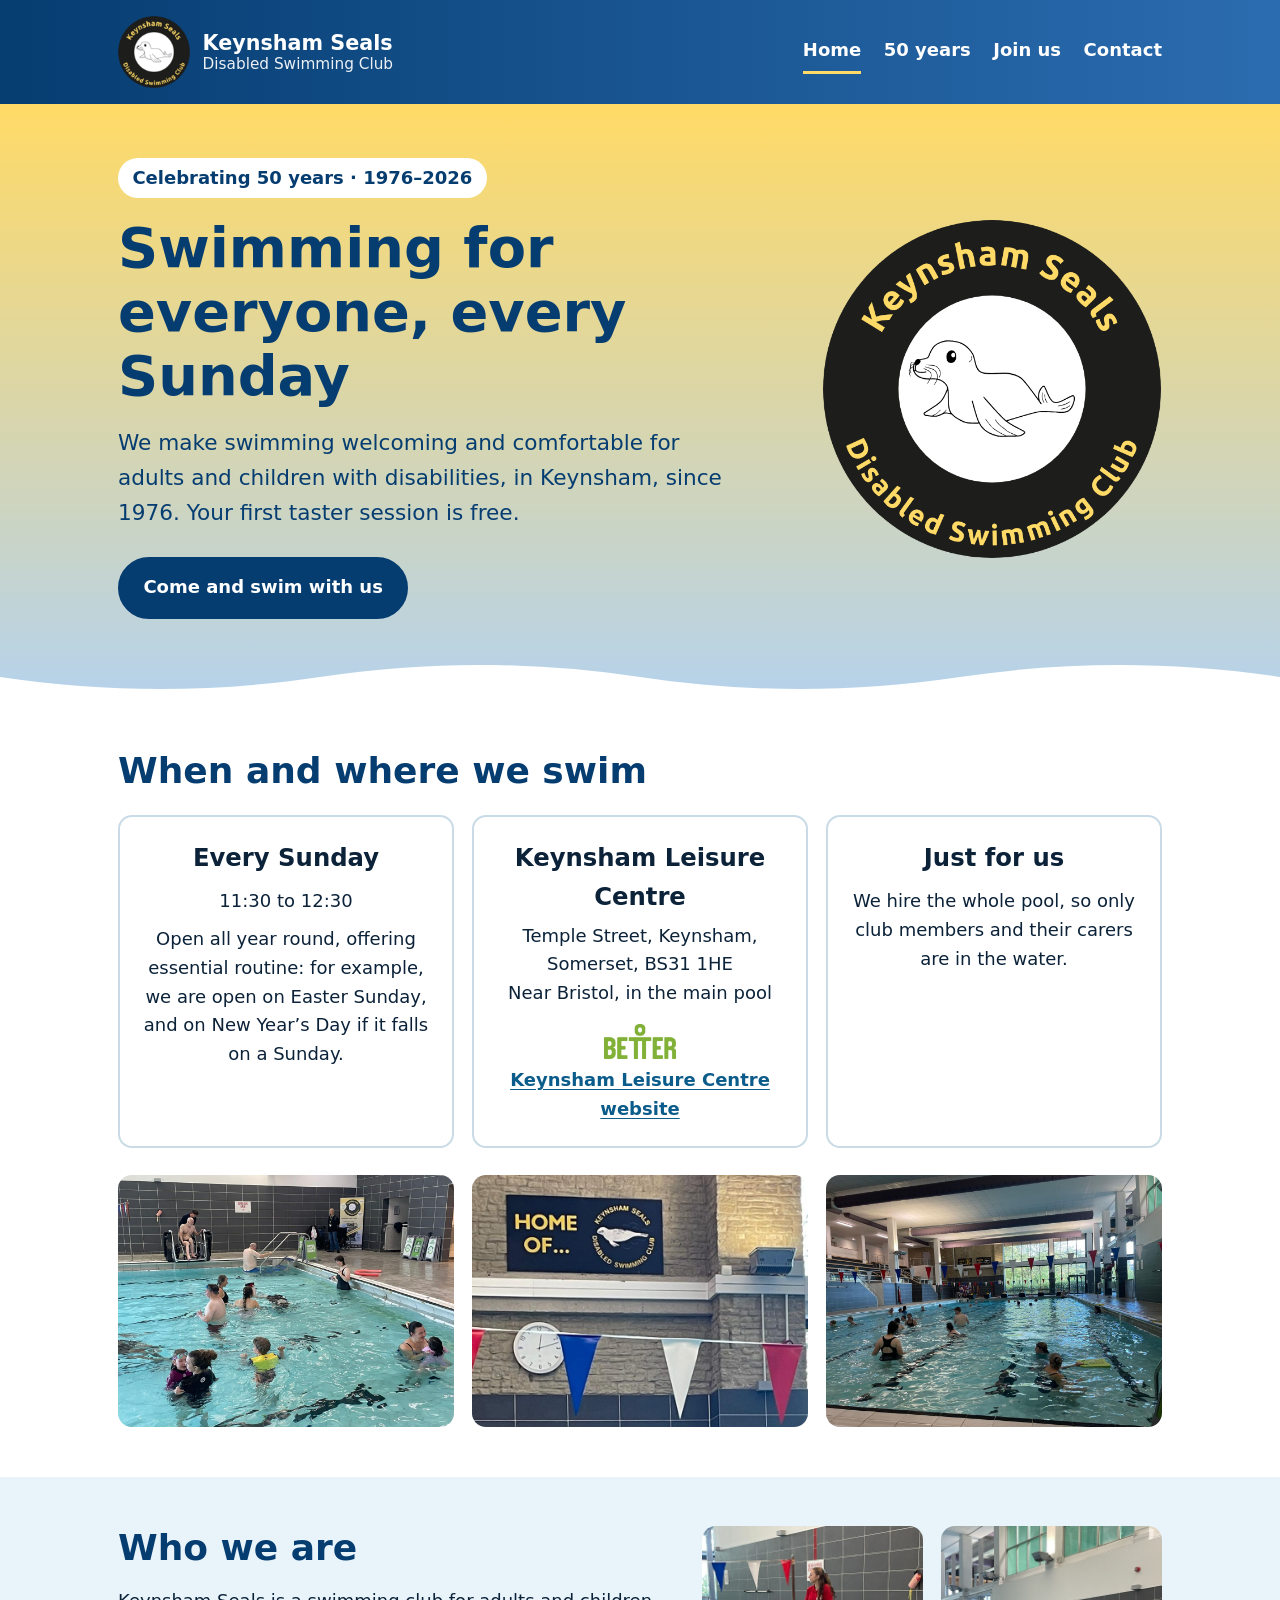
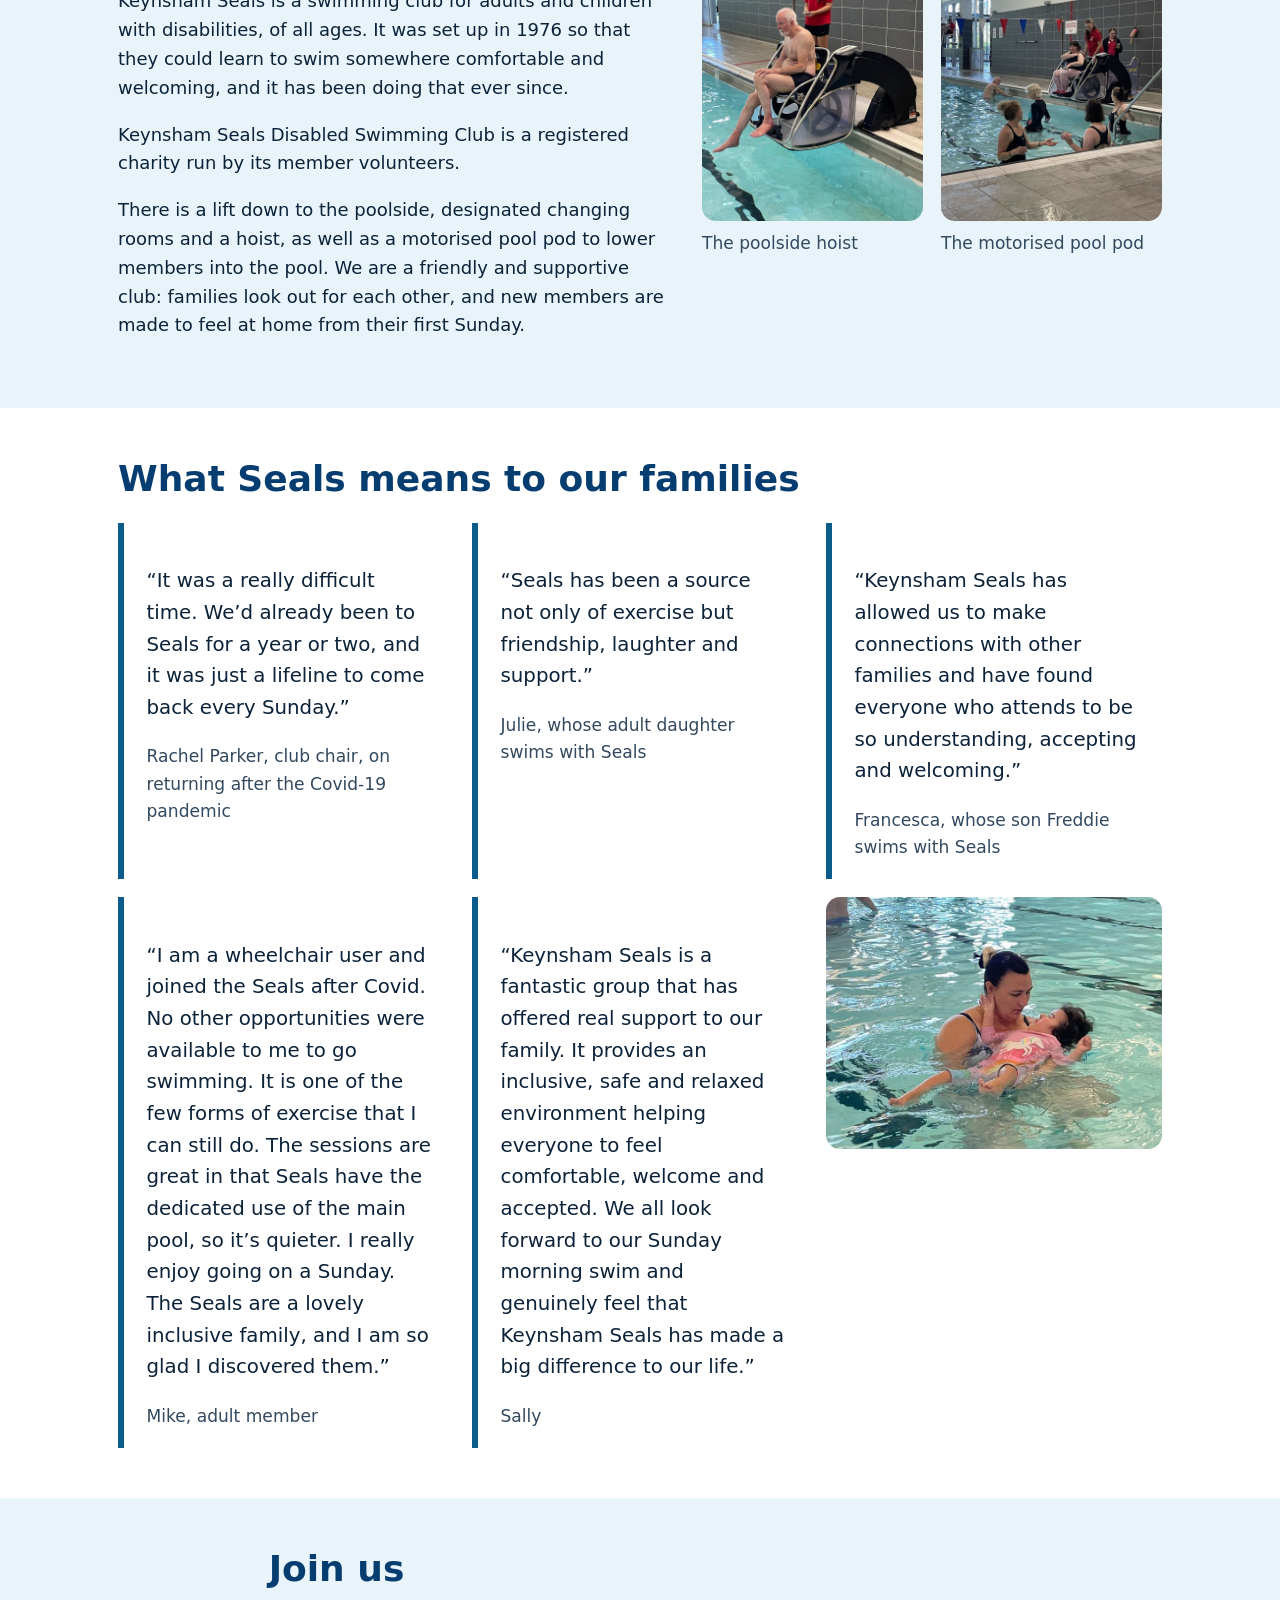
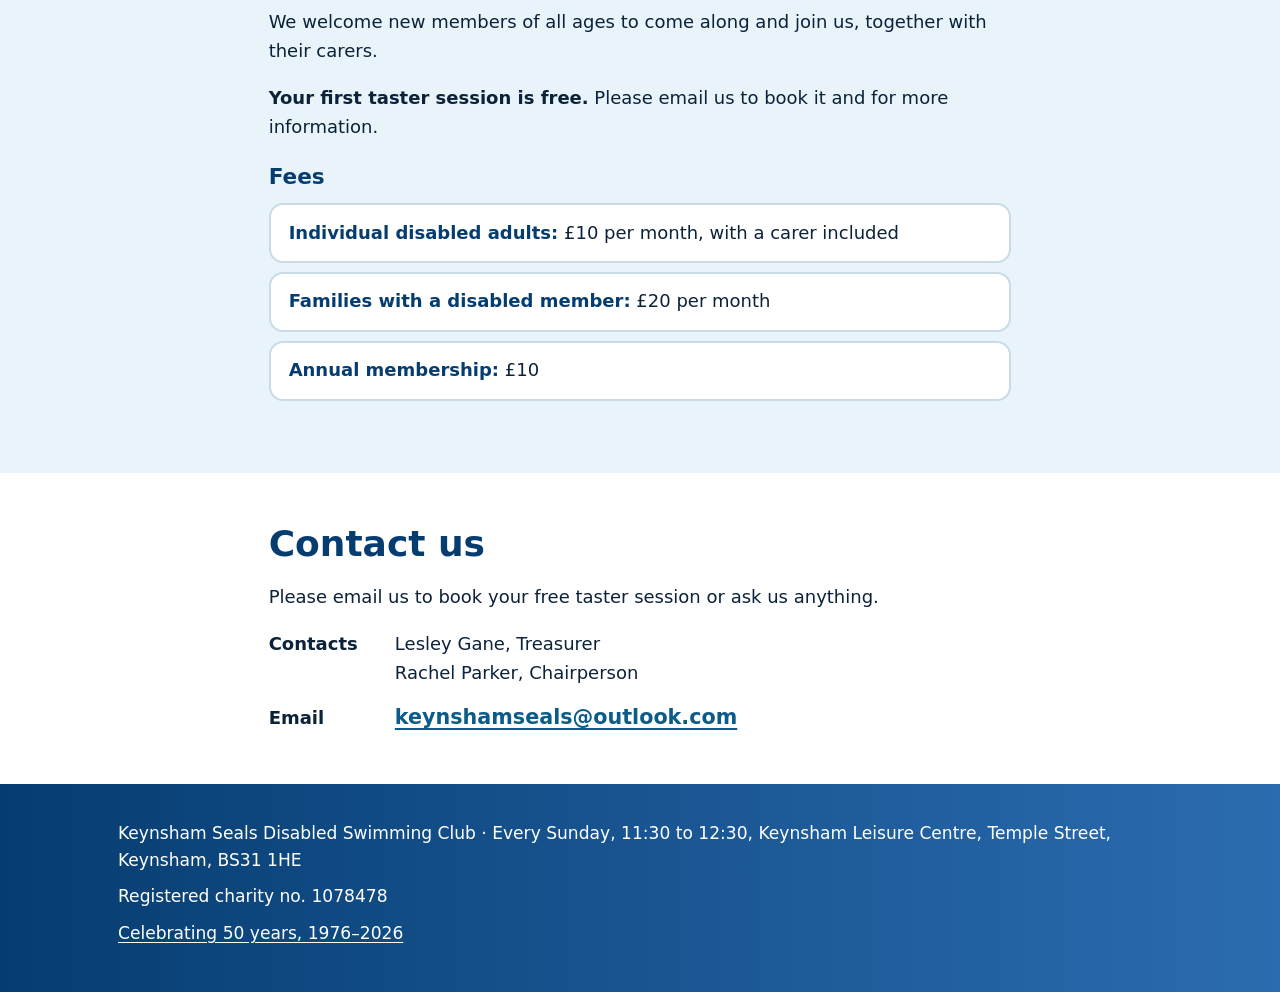
==== commit 92983070: "Rachel's amendments: centred location boxes, open all year, sign crop - "When and where we swim": te" ====
--- a/index.html
+++ b/index.html
@@ -5,8 +5,8 @@
   <meta name="viewport" content="width=device-width, initial-scale=1">
   <title>Keynsham Seals Disabled Swimming Club</title>
   <meta name="description" content="Keynsham Seals Disabled Swimming Club: swimming for adults and children with disabilities, every Sunday at Keynsham Leisure Centre, near Bristol since 1976.">
-  <link rel="icon" href="img/logo-64.png?v=2026101808" type="image/png">
-  <link rel="stylesheet" href="css/site.css?v=2026101808">
+  <link rel="icon" href="img/logo-64.png?v=2026101811" type="image/png">
+  <link rel="stylesheet" href="css/site.css?v=2026101811">
   <meta property="og:title" content="Keynsham Seals Disabled Swimming Club">
   <meta property="og:description" content="Swimming for everyone, every Sunday at Keynsham Leisure Centre, near Bristol. Your first taster session is free. Celebrating 50 years in 2026.">
   <meta property="og:type" content="website">
@@ -18,7 +18,7 @@
   <header class="site-header">
     <div class="wrap">
       <a class="brand" href="./">
-        <img src="img/logo-104.png?v=2026101808" alt="" width="72" height="72">
+        <img src="img/logo-104.png?v=2026101811" alt="" width="72" height="72">
         <span>Keynsham Seals<small>Disabled Swimming Club</small></span>
       </a>
       <nav class="site-nav" aria-label="Main">
@@ -35,13 +35,12 @@
   <main id="main">
     <div class="hero">
       <div class="wrap hero-grid">
-        <img class="hero-logo" src="img/logo.png?v=2026101808" alt="" width="600" height="600">
+        <img class="hero-logo" src="img/logo.png?v=2026101811" alt="" width="600" height="600">
         <div>
           <span class="badge">Celebrating 50 years · 1976–2026</span>
           <h1>Swimming for everyone, every Sunday</h1>
           <p>We make swimming welcoming and comfortable for adults and children with disabilities, in Keynsham, since 1976. Your first taster session is free.</p>
           <a class="button" href="#join">Come and swim with us</a>
-          <a class="button ghost" href="50-years.html">Our 50 years</a>
         </div>
       </div>
       <svg class="waves" viewBox="0 0 1440 48" preserveAspectRatio="none" aria-hidden="true" focusable="false">
@@ -52,14 +51,15 @@
     <section aria-labelledby="when-heading">
       <div class="wrap">
         <h2 id="when-heading">When and where we swim</h2>
-        <div class="cards">
+        <div class="cards centred">
           <div class="card">
             <p class="big">Every Sunday</p>
             <p>11:30 to 12:30</p>
+            <p>Open all year round, offering essential routine: for example, we are open on Easter Sunday, and on New Year’s Day if it falls on a Sunday.</p>
           </div>
           <div class="card">
             <p class="big">Keynsham Leisure Centre</p>
-            <address>Temple Street, Keynsham, Somerset, BS31 1HE</address>
+            <address>Temple Street, Keynsham, Somerset, BS31&nbsp;1HE</address>
             <p>Near Bristol, in the main pool</p>
             <a class="venue-link" href="https://www.better.org.uk/leisure-centre/banes/keynsham-leisure-centre">
               <img src="img/better-logo.png" alt="" width="240" height="116">
@@ -76,7 +76,7 @@
             <img src="img/pool-session.jpg" alt="Members and helpers enjoying a Sunday session in the main pool" width="1200" height="900" loading="lazy">
           </figure>
           <figure class="photo">
-            <img class="top" src="img/home-of-seals.jpg" alt="The Home of Keynsham Seals sign above the pool, with bunting" width="900" height="1200" loading="lazy">
+            <img src="img/home-of-seals-sign.jpg" alt="The Home of Keynsham Seals sign on the wall above the pool, with bunting" width="800" height="600" loading="lazy">
           </figure>
           <figure class="photo">
             <img src="img/main-pool.jpg" alt="The main pool at Keynsham Leisure Centre, decorated with bunting" width="1200" height="900" loading="lazy">
@@ -165,7 +165,7 @@
 
   <footer class="site-footer">
     <div class="wrap">
-      <p>Keynsham Seals Disabled Swimming Club · Every Sunday, 11:30 to 12:30, Keynsham Leisure Centre, Temple Street, Keynsham, BS31 1HE</p>
+      <p>Keynsham Seals Disabled Swimming Club · Every Sunday, 11:30 to 12:30, Keynsham Leisure Centre, Temple Street, Keynsham, BS31&nbsp;1HE</p>
       <p>Registered charity no. 1078478</p>
       <p><a href="50-years.html">Celebrating 50 years, 1976–2026</a></p>
     </div>
--- a/css/site.css
+++ b/css/site.css
@@ -65,8 +65,6 @@
 
 .button { display: inline-block; background: var(--sun); color: var(--ink); font-weight: 700; text-decoration: none; padding: 0.8rem 1.3rem; border-radius: 999px; border: 2px solid var(--sun); }
 .button:hover { background: var(--paper); color: var(--ink); }
-.button.ghost { background: transparent; color: var(--paper); border-color: var(--paper); margin-left: 0.5rem; }
-.button.ghost:hover { background: var(--paper); color: var(--ink); }
 .hero-grid { display: grid; grid-template-columns: minmax(0, 1fr) auto; gap: 2rem; align-items: center; }
 .hero-logo { grid-column: 2; grid-row: 1; width: clamp(220px, 28vw, 340px); height: auto; }
 .hero-grid > div { grid-column: 1; grid-row: 1; }
@@ -78,8 +76,6 @@
 .hero .badge { background: var(--paper); color: var(--sea-deep); }
 .hero .button { background: var(--sea-deep); color: var(--paper); border-color: var(--sea-deep); }
 .hero .button:hover { background: var(--paper); color: var(--sea-deep); }
-.hero .button.ghost { background: transparent; color: var(--sea-deep); border-color: var(--sea-deep); }
-.hero .button.ghost:hover { background: var(--paper); }
 
 .fees { list-style: none; padding: 0; margin: 0 0 1.25rem; display: grid; gap: 0.5rem; }
 .fees li { background: var(--paper); border: 2px solid var(--line); border-radius: var(--radius); padding: 0.75rem 1rem; }
@@ -100,6 +96,9 @@
 .card { background: var(--paper); border: 2px solid var(--line); border-radius: var(--radius); padding: 1.25rem; }
 .card p { margin: 0; }
 .card .big { font-size: 1.35rem; font-weight: 700; color: var(--ink); margin-bottom: 0.25rem; }
+.cards.centred .card { text-align: center; }
+.cards.centred .venue-link { flex-direction: column; gap: 0.4rem; }
+.card p + p { margin-top: 0.5rem; }
 
 /* Quotes */
 .quotes { display: grid; grid-template-columns: repeat(auto-fit, minmax(280px, 1fr)); gap: 1rem; margin-top: 1.25rem; }
@@ -125,7 +124,6 @@
 .gallery .wide { grid-column: 1 / -1; }
 .gallery.strip { grid-template-columns: repeat(auto-fit, minmax(220px, 1fr)); }
 .gallery.strip img { aspect-ratio: 4 / 3; object-fit: cover; }
-.gallery.strip img.top { object-position: 50% 12%; }
 .quote-photo { align-self: start; }
 .gallery.even .wide img { aspect-ratio: auto; }
 @media (max-width: 760px) { .split { grid-template-columns: 1fr; } }
@@ -133,11 +131,10 @@
 .notice { background: var(--foam); border: 2px solid var(--sea); border-radius: var(--radius); padding: 1.25rem; max-width: var(--measure); }
 
 /* Footer */
-.site-footer { background: var(--ink); color: #dbe6ee; padding: 2rem 0; font-size: 0.95rem; }
+.site-footer { background: linear-gradient(90deg, var(--sea-deep) 0%, var(--sea-light) 100%); color: var(--paper); padding: 2rem 0; font-size: 0.95rem; }
 .site-footer a { color: #ffffff; }
 .site-footer p { margin: 0 0 0.5rem; }
 
 @media (max-width: 560px) {
-  .button.ghost { margin: 0.75rem 0 0; }
   .hero { padding: 2.25rem 0 3.75rem; }
 }
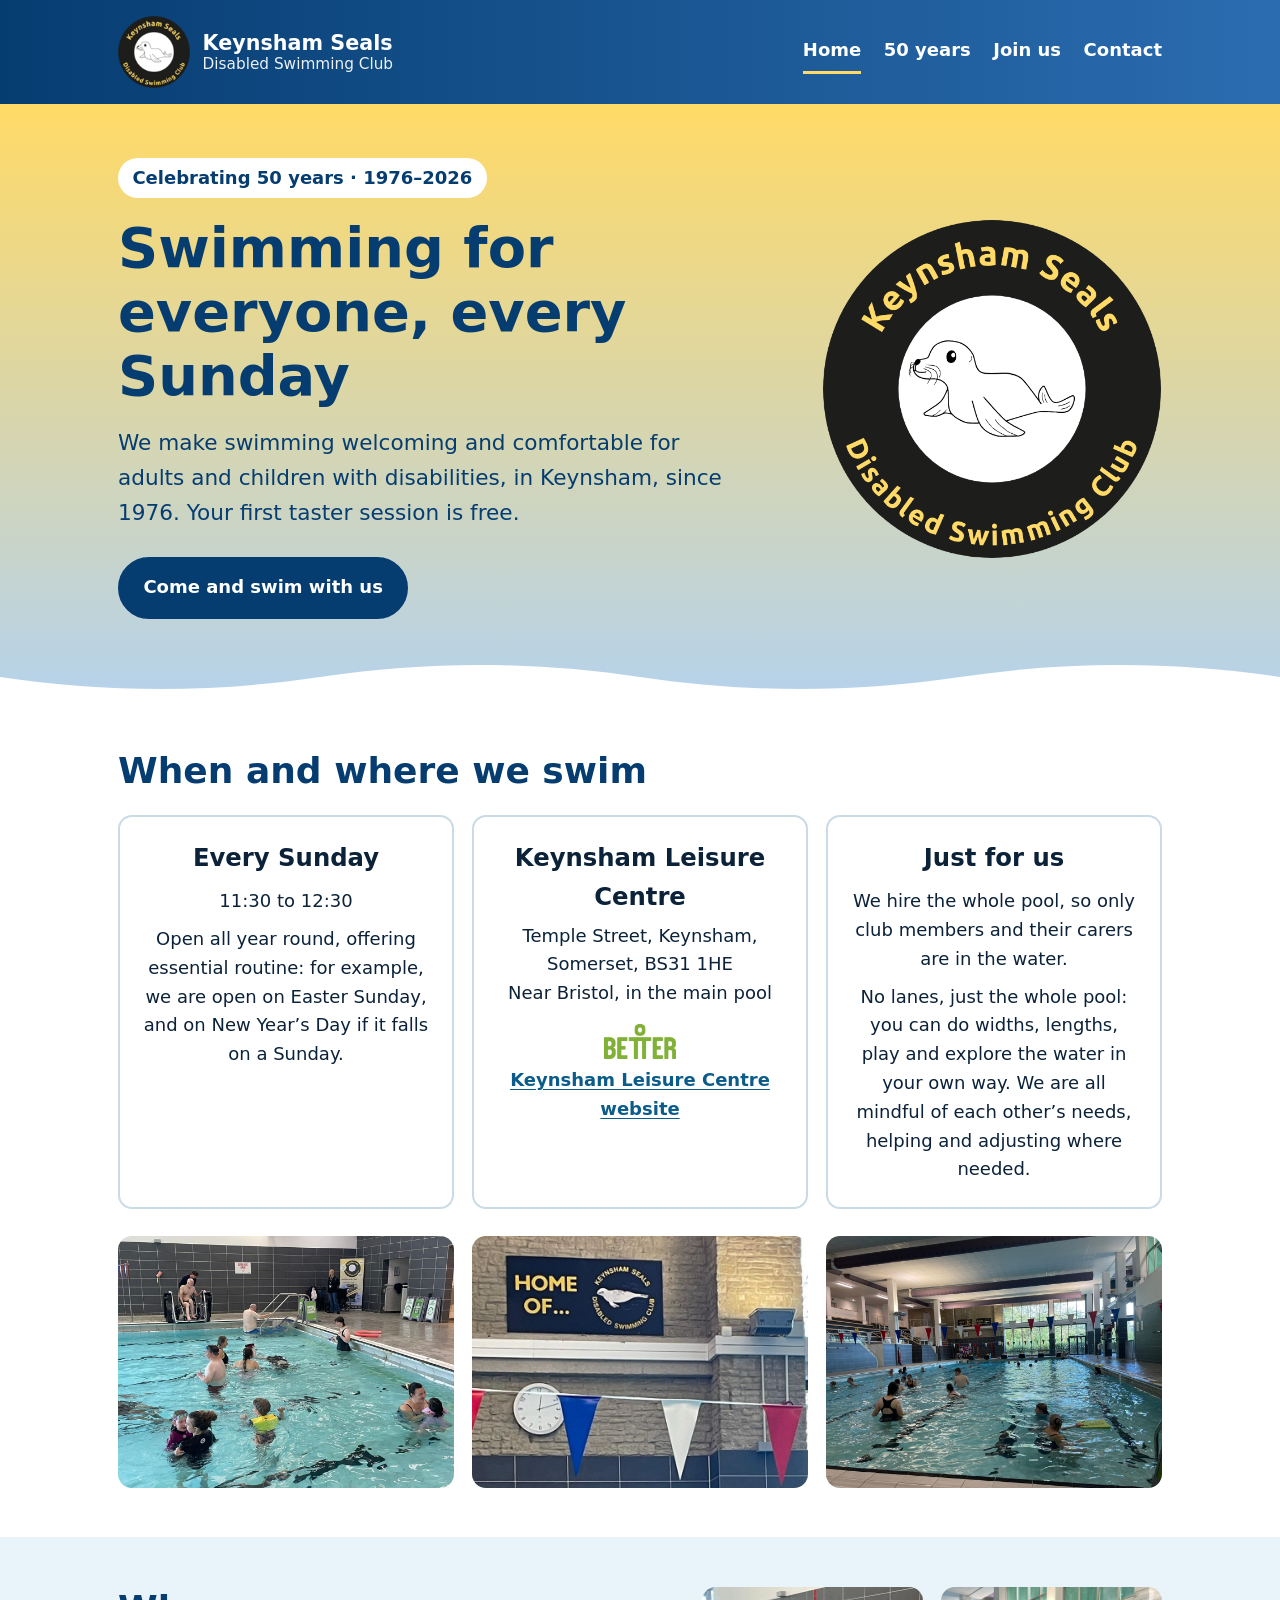
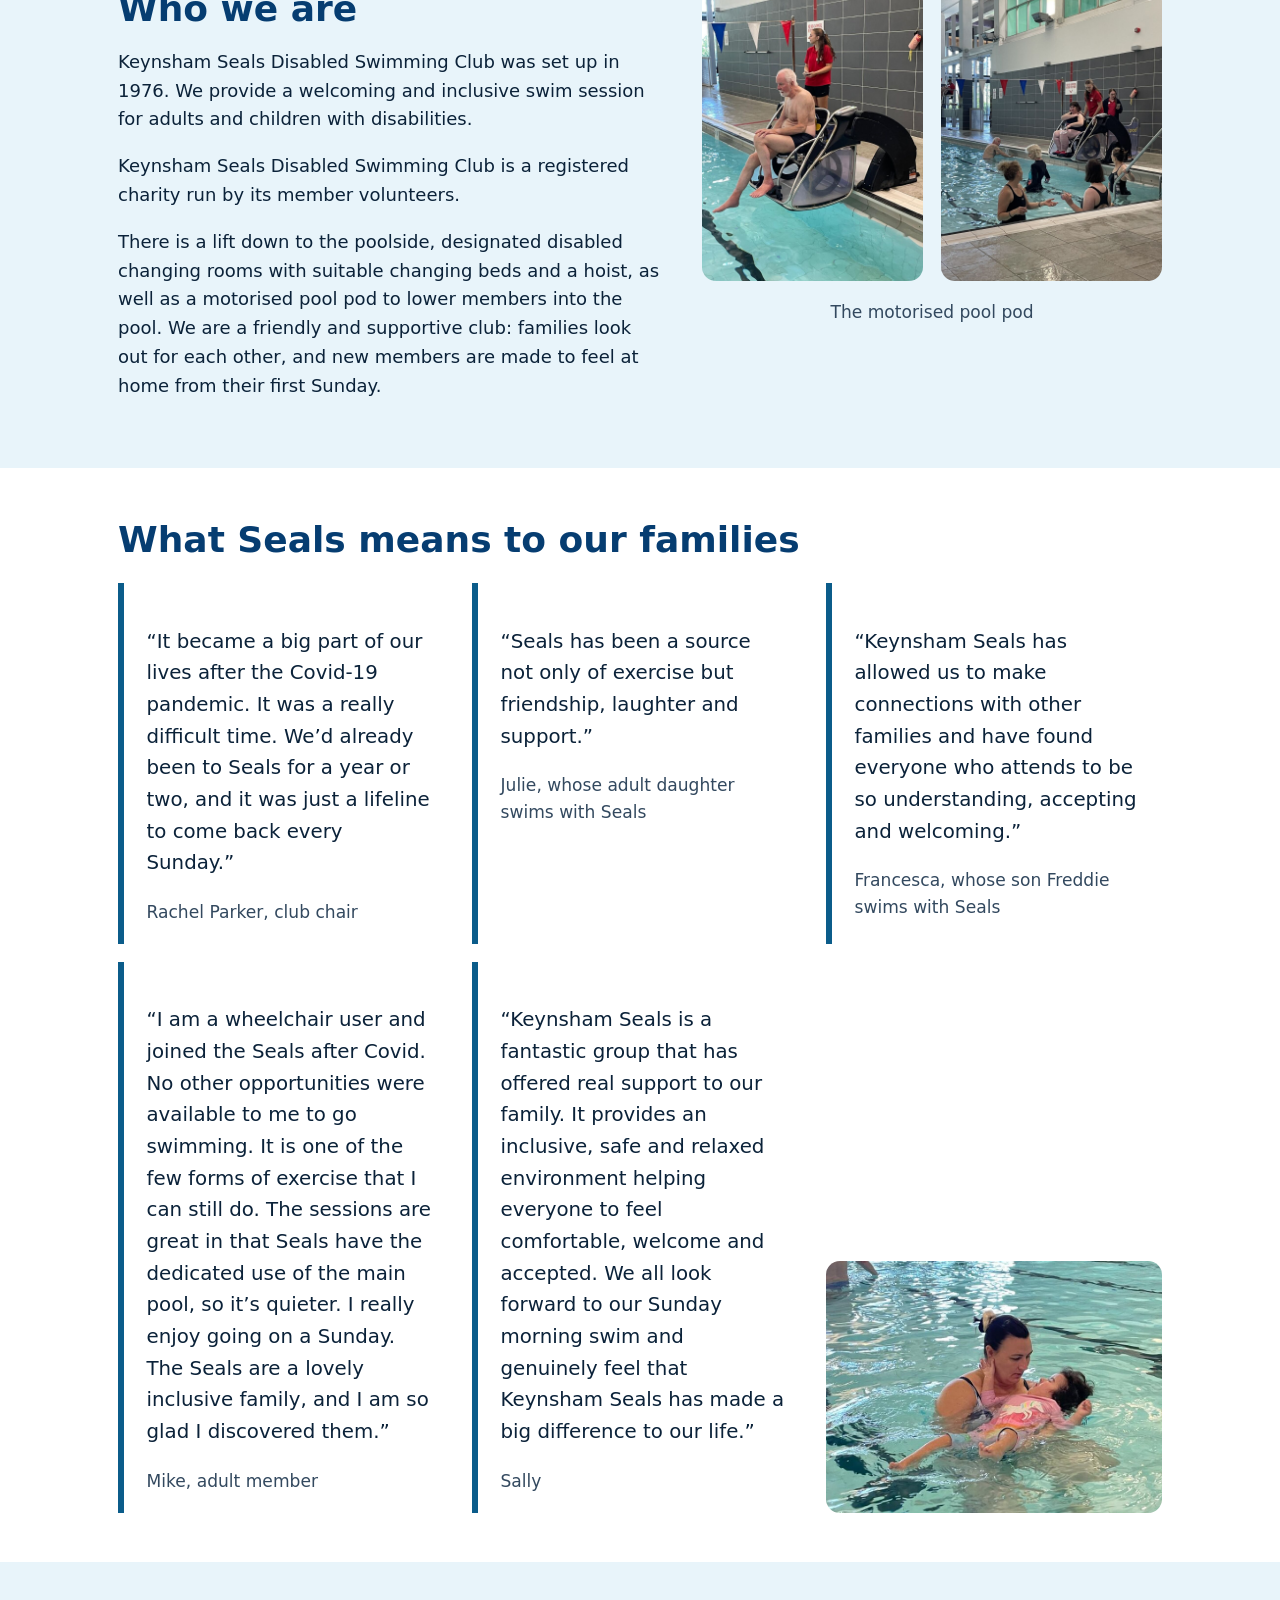
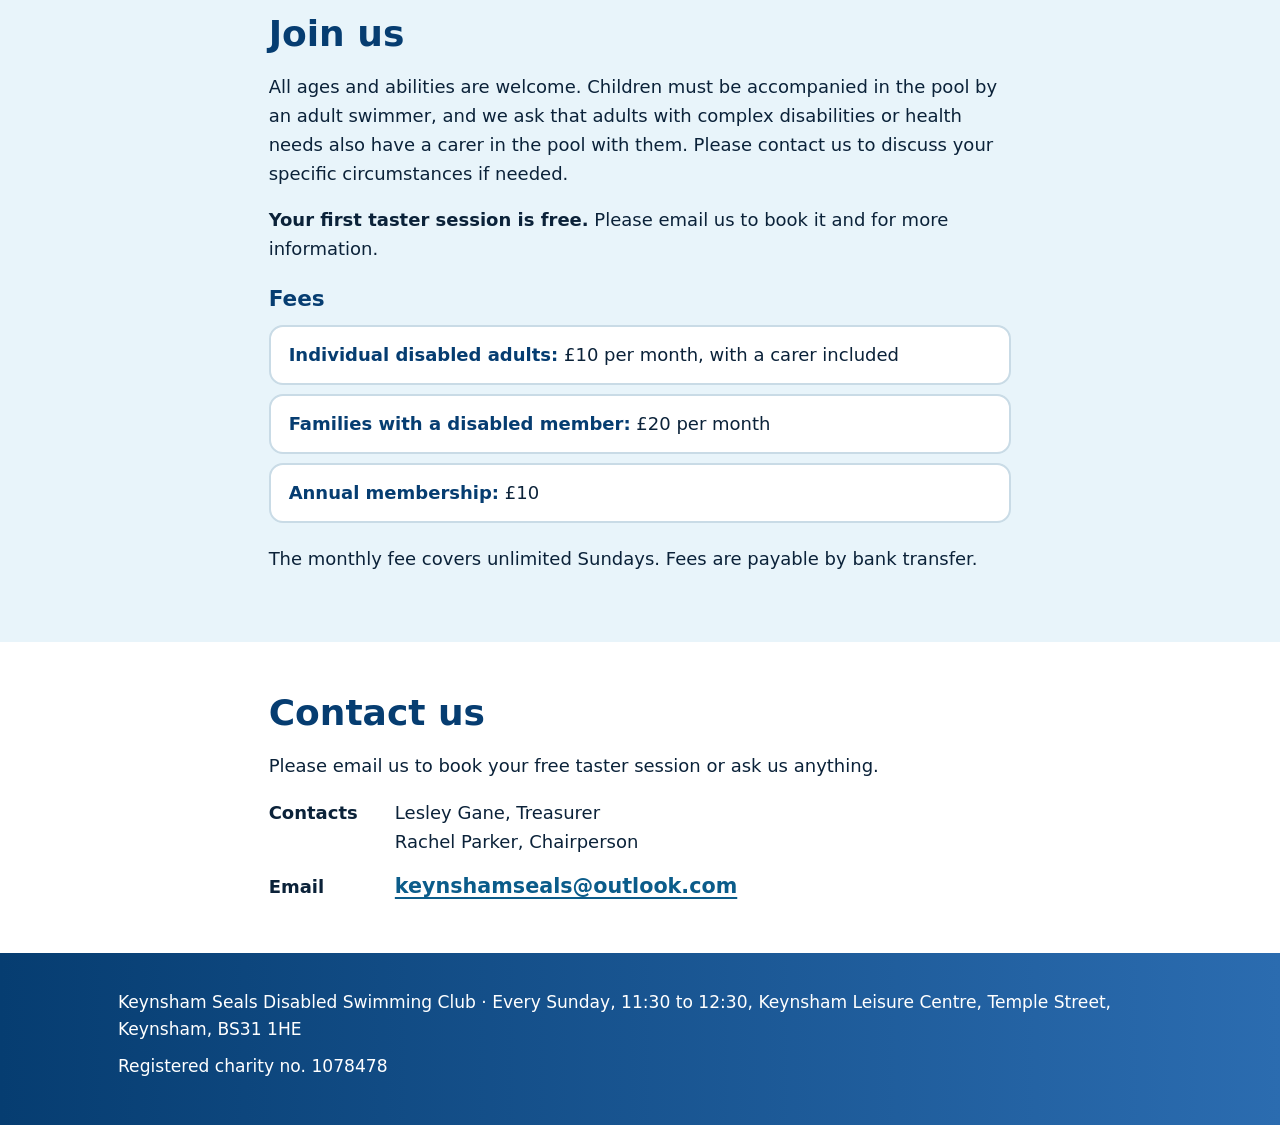
==== commit 5377e46e: "Rachel's wording changes: who we are, joining, fees, the whole pool - "Who we are": new opening line" ====
--- a/index.html
+++ b/index.html
@@ -5,8 +5,8 @@
   <meta name="viewport" content="width=device-width, initial-scale=1">
   <title>Keynsham Seals Disabled Swimming Club</title>
   <meta name="description" content="Keynsham Seals Disabled Swimming Club: swimming for adults and children with disabilities, every Sunday at Keynsham Leisure Centre, near Bristol since 1976.">
-  <link rel="icon" href="img/logo-64.png?v=2026101811" type="image/png">
-  <link rel="stylesheet" href="css/site.css?v=2026101811">
+  <link rel="icon" href="img/logo-64.png?v=2026101813" type="image/png">
+  <link rel="stylesheet" href="css/site.css?v=2026101813">
   <meta property="og:title" content="Keynsham Seals Disabled Swimming Club">
   <meta property="og:description" content="Swimming for everyone, every Sunday at Keynsham Leisure Centre, near Bristol. Your first taster session is free. Celebrating 50 years in 2026.">
   <meta property="og:type" content="website">
@@ -18,7 +18,7 @@
   <header class="site-header">
     <div class="wrap">
       <a class="brand" href="./">
-        <img src="img/logo-104.png?v=2026101811" alt="" width="72" height="72">
+        <img src="img/logo-104.png?v=2026101813" alt="" width="72" height="72">
         <span>Keynsham Seals<small>Disabled Swimming Club</small></span>
       </a>
       <nav class="site-nav" aria-label="Main">
@@ -35,7 +35,7 @@
   <main id="main">
     <div class="hero">
       <div class="wrap hero-grid">
-        <img class="hero-logo" src="img/logo.png?v=2026101811" alt="" width="600" height="600">
+        <img class="hero-logo" src="img/logo.png?v=2026101813" alt="" width="600" height="600">
         <div>
           <span class="badge">Celebrating 50 years · 1976–2026</span>
           <h1>Swimming for everyone, every Sunday</h1>
@@ -69,6 +69,7 @@
           <div class="card">
             <p class="big">Just for us</p>
             <p>We hire the whole pool, so only club members and their carers are in the water.</p>
+            <p>No lanes, just the whole pool: you can do widths, lengths, play and explore the water in your own way. We are all mindful of each other’s needs, helping and adjusting where needed.</p>
           </div>
         </div>
         <div class="gallery strip">
@@ -89,20 +90,15 @@
       <div class="wrap split">
         <div class="prose">
           <h2 id="who-heading">Who we are</h2>
-          <p>Keynsham Seals is a swimming club for adults and children with disabilities, of all ages. It was set up in 1976 so that they could learn to swim somewhere comfortable and welcoming, and it has been doing that ever since.</p>
+          <p>Keynsham Seals Disabled Swimming Club was set up in 1976. We provide a welcoming and inclusive swim session for adults and children with disabilities.</p>
           <p>Keynsham Seals Disabled Swimming Club is a registered charity run by its member volunteers.</p>
-          <p>There is a lift down to the poolside, designated changing rooms and a hoist, as well as a motorised pool pod to lower members into the pool. We are a friendly and supportive club: families look out for each other, and new members are made to feel at home from their first Sunday.</p>
+          <p>There is a lift down to the poolside, designated disabled changing rooms with suitable changing beds and a hoist, as well as a motorised pool pod to lower members into the pool. We are a friendly and supportive club: families look out for each other, and new members are made to feel at home from their first Sunday.</p>
         </div>
-        <div class="pair">
-          <figure class="photo">
-            <img src="img/poolside-hoist.jpg" alt="A swimmer seated on the poolside hoist, with a lifeguard standing behind" width="900" height="1200" loading="lazy">
-            <figcaption>The poolside hoist</figcaption>
-          </figure>
-          <figure class="photo">
-            <img src="img/pool-pod.jpg" alt="A member seated on the motorised pool pod at the poolside, with two staff beside it and swimmers in the water" width="900" height="1200" loading="lazy">
-            <figcaption>The motorised pool pod</figcaption>
-          </figure>
-        </div>
+        <figure class="photo pair">
+          <img src="img/poolside-hoist.jpg" alt="A swimmer seated on the motorised pool pod at the poolside, with a lifeguard standing behind" width="900" height="1200" loading="lazy">
+          <img src="img/pool-pod.jpg" alt="A member seated on the motorised pool pod at the poolside, with two staff beside it and swimmers in the water" width="900" height="1200" loading="lazy">
+          <figcaption>The motorised pool pod</figcaption>
+        </figure>
       </div>
     </section>
 
@@ -111,8 +107,8 @@
         <h2 id="voices-heading">What Seals means to our families</h2>
         <div class="quotes">
           <figure class="quote">
-            <blockquote><p>“It was a really difficult time. We’d already been to Seals for a year or two, and it was just a lifeline to come back every Sunday.”</p></blockquote>
-            <figcaption>Rachel Parker, club chair, on returning after the Covid-19 pandemic</figcaption>
+            <blockquote><p>“It became a big part of our lives after the Covid-19 pandemic. It was a really difficult time. We’d already been to Seals for a year or two, and it was just a lifeline to come back every Sunday.”</p></blockquote>
+            <figcaption>Rachel Parker, club chair</figcaption>
           </figure>
           <figure class="quote">
             <blockquote><p>“Seals has been a source not only of exercise but friendship, laughter and support.”</p></blockquote>
@@ -140,7 +136,7 @@
     <section class="tint" id="join" aria-labelledby="join-heading">
       <div class="wrap prose">
         <h2 id="join-heading">Join us</h2>
-        <p>We welcome new members of all ages to come along and join us, together with their carers.</p>
+        <p>All ages and abilities are welcome. Children must be accompanied in the pool by an adult swimmer, and we ask that adults with complex disabilities or health needs also have a carer in the pool with them. Please contact us to discuss your specific circumstances if needed.</p>
         <p><strong>Your first taster session is free.</strong> Please email us to book it and for more information.</p>
         <h3>Fees</h3>
         <ul class="fees">
@@ -148,6 +144,7 @@
           <li><strong>Families with a disabled member:</strong> £20 per month</li>
           <li><strong>Annual membership:</strong> £10</li>
         </ul>
+        <p>The monthly fee covers unlimited Sundays. Fees are payable by bank transfer.</p>
       </div>
     </section>
 
@@ -167,7 +164,6 @@
     <div class="wrap">
       <p>Keynsham Seals Disabled Swimming Club · Every Sunday, 11:30 to 12:30, Keynsham Leisure Centre, Temple Street, Keynsham, BS31&nbsp;1HE</p>
       <p>Registered charity no. 1078478</p>
-      <p><a href="50-years.html">Celebrating 50 years, 1976–2026</a></p>
     </div>
   </footer>
 </body>
--- a/css/site.css
+++ b/css/site.css
@@ -118,13 +118,14 @@
 .photo figcaption { color: var(--ink-soft); font-size: 0.95rem; margin-top: 0.5rem; }
 .split { display: grid; grid-template-columns: minmax(0, 1fr) minmax(0, 460px); gap: 2rem; align-items: start; }
 .pair { display: grid; grid-template-columns: 1fr 1fr; gap: 1rem; }
+.pair figcaption { grid-column: 1 / -1; text-align: center; margin-top: 0; }
 .gallery { display: grid; grid-template-columns: repeat(auto-fit, minmax(240px, 1fr)); gap: 1rem; align-items: start; margin-top: 1.5rem; }
 .gallery.even img { aspect-ratio: 4 / 3; object-fit: cover; object-position: 50% 45%; }
 .gallery.even { grid-template-columns: repeat(2, minmax(0, 1fr)); }
 .gallery .wide { grid-column: 1 / -1; }
 .gallery.strip { grid-template-columns: repeat(auto-fit, minmax(220px, 1fr)); }
 .gallery.strip img { aspect-ratio: 4 / 3; object-fit: cover; }
-.quote-photo { align-self: start; }
+.quote-photo { align-self: end; }
 .gallery.even .wide img { aspect-ratio: auto; }
 @media (max-width: 760px) { .split { grid-template-columns: 1fr; } }
 
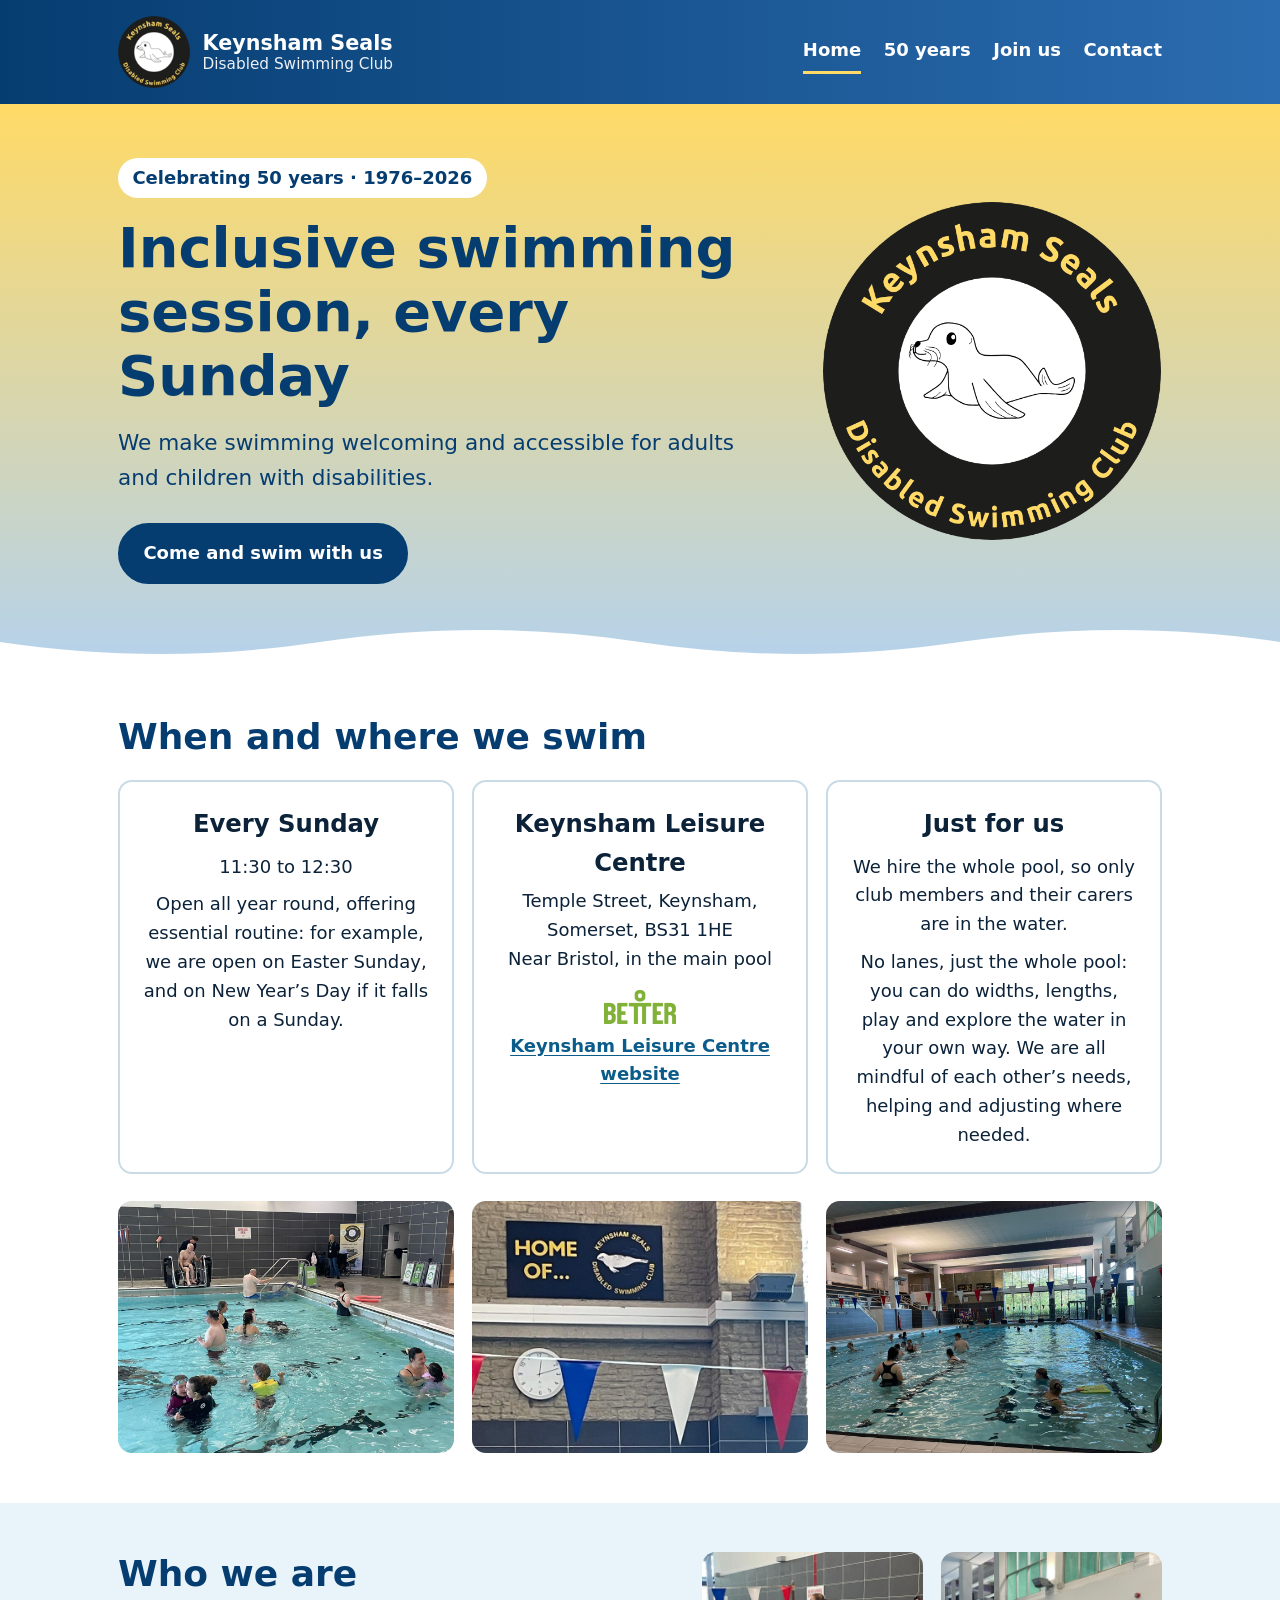
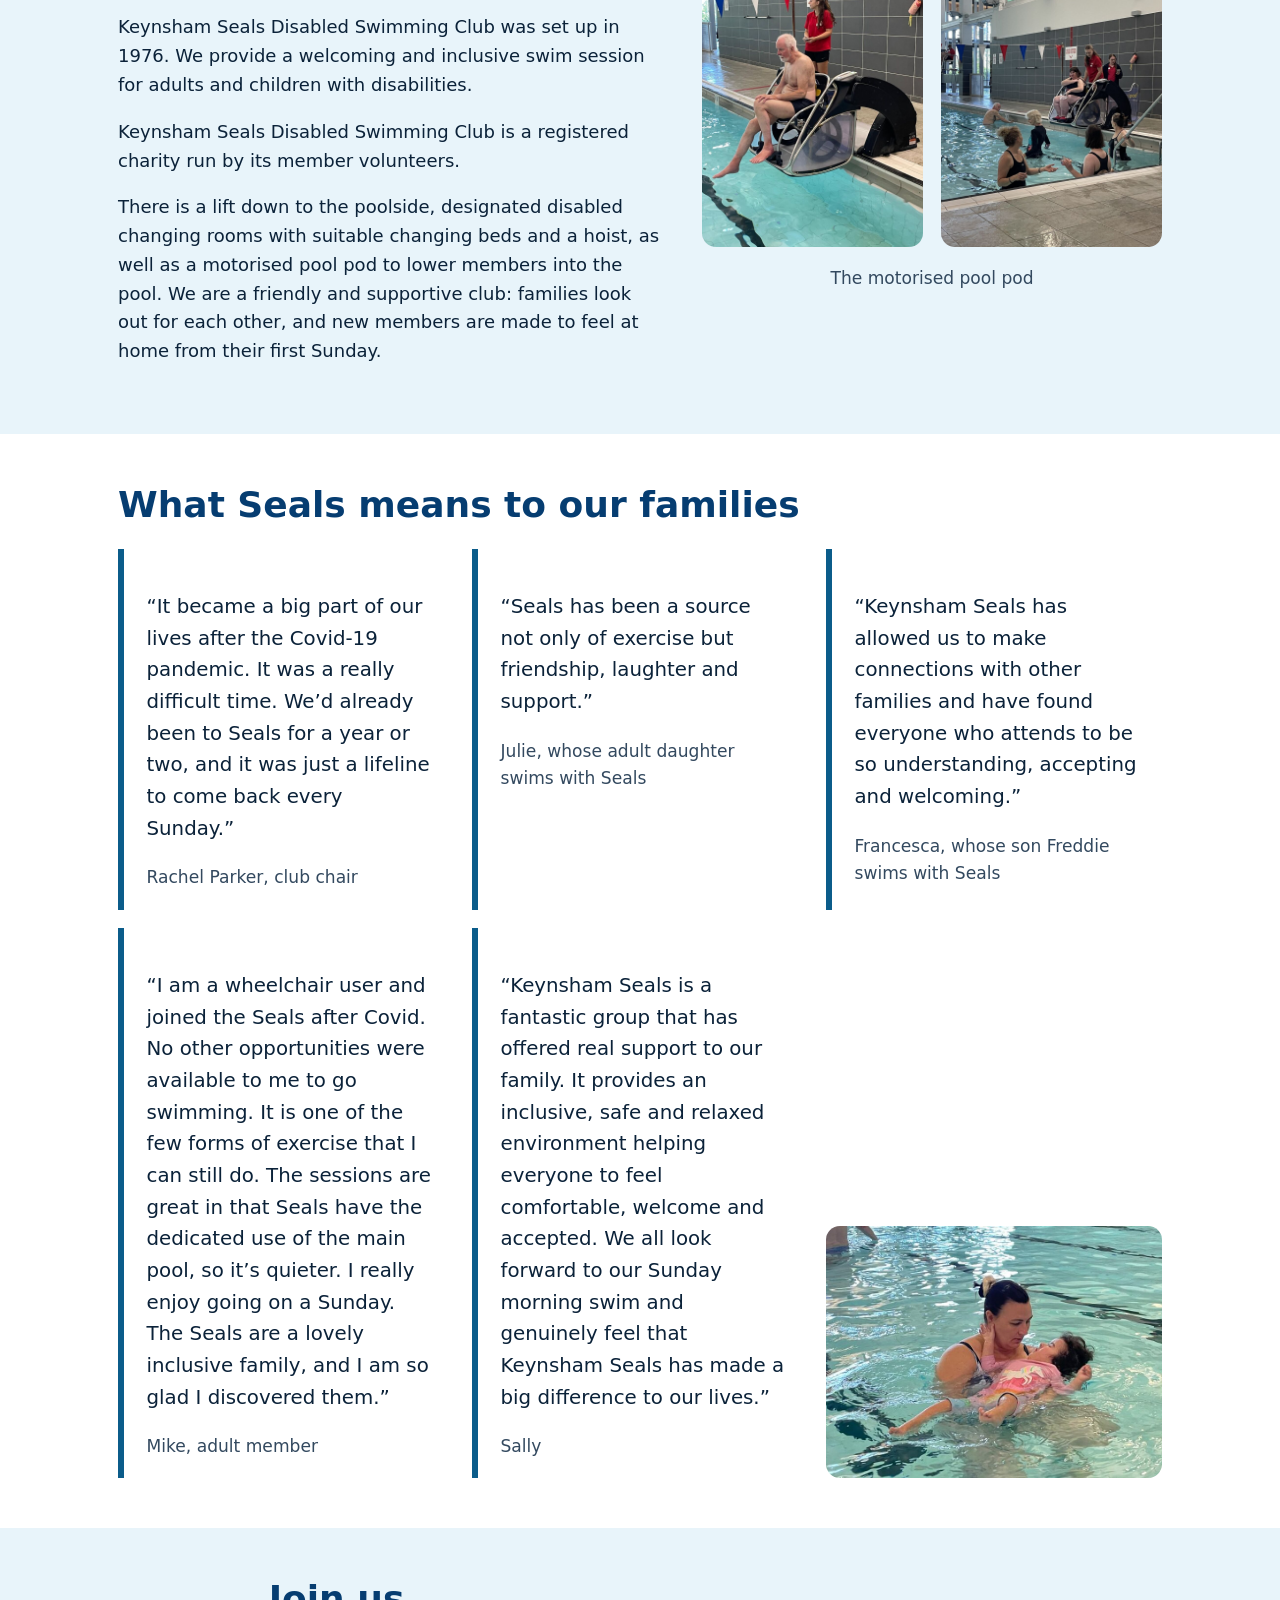
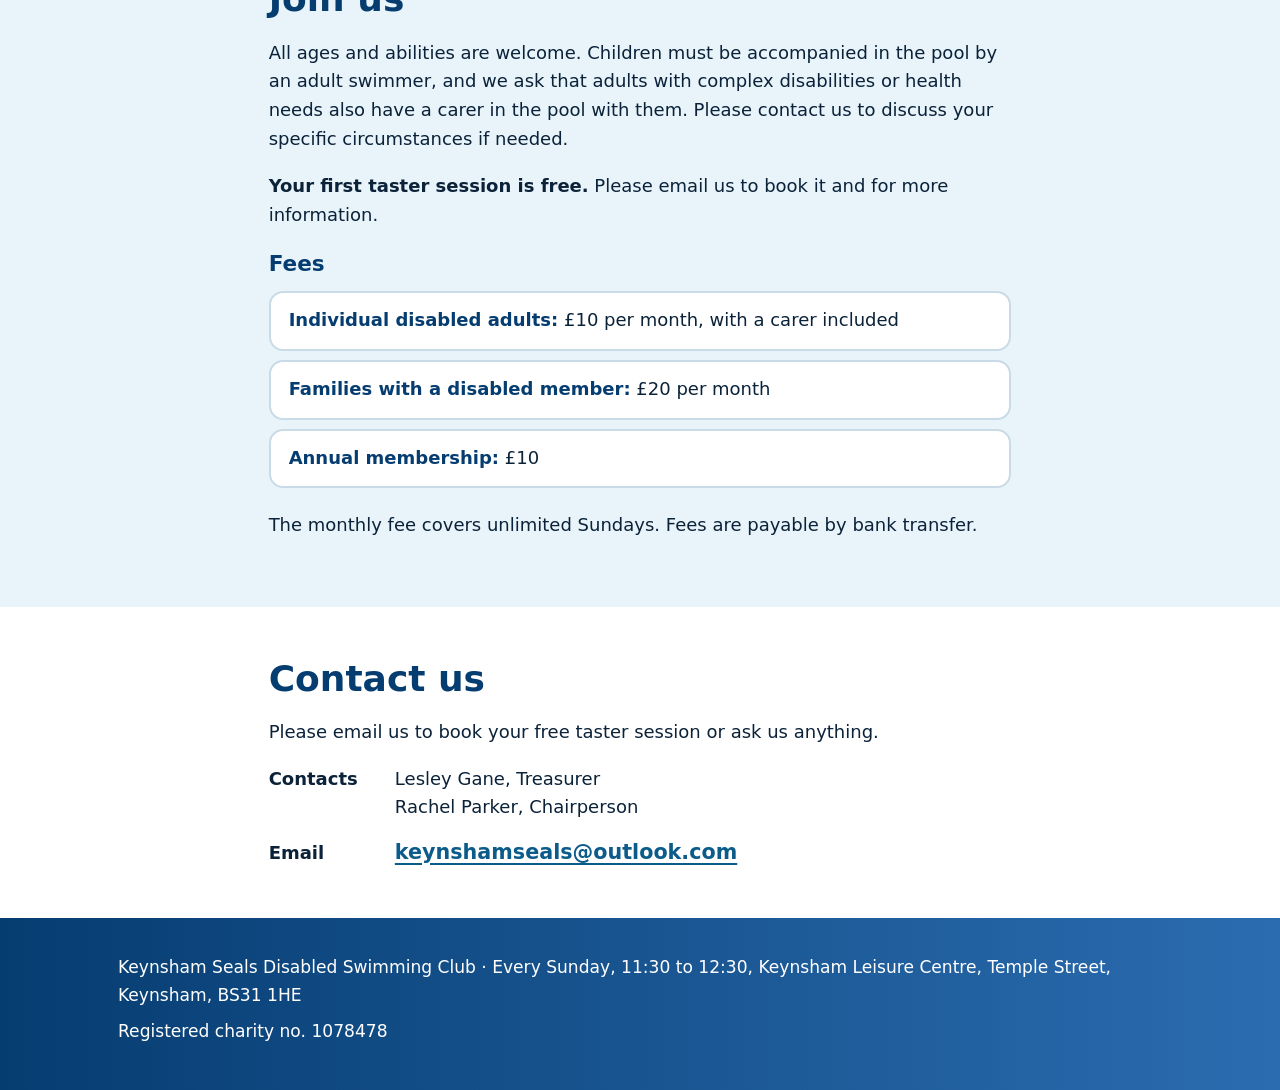
==== commit 79d7f72b: "Rachel's wording: home and 50 years headlines, and Sally's quote Co-Authored-By: Claude Opus 5.5 <no" ====
--- a/index.html
+++ b/index.html
@@ -5,7 +5,8 @@
   <meta name="viewport" content="width=device-width, initial-scale=1">
   <title>Keynsham Seals Disabled Swimming Club</title>
   <meta name="description" content="Keynsham Seals Disabled Swimming Club: swimming for adults and children with disabilities, every Sunday at Keynsham Leisure Centre, near Bristol since 1976.">
-  <link rel="icon" href="img/logo-64.png?v=2026101813" type="image/png">
+  <link rel="icon" href="img/favicon-32.png?v=2026101915" sizes="32x32" type="image/png">
+  <link rel="icon" href="img/favicon.svg?v=2026101915" type="image/svg+xml">
   <link rel="stylesheet" href="css/site.css?v=2026101813">
   <meta property="og:title" content="Keynsham Seals Disabled Swimming Club">
   <meta property="og:description" content="Swimming for everyone, every Sunday at Keynsham Leisure Centre, near Bristol. Your first taster session is free. Celebrating 50 years in 2026.">
@@ -38,8 +39,8 @@
         <img class="hero-logo" src="img/logo.png?v=2026101813" alt="" width="600" height="600">
         <div>
           <span class="badge">Celebrating 50 years · 1976–2026</span>
-          <h1>Swimming for everyone, every Sunday</h1>
-          <p>We make swimming welcoming and comfortable for adults and children with disabilities, in Keynsham, since 1976. Your first taster session is free.</p>
+          <h1>Inclusive swimming session, every Sunday</h1>
+          <p>We make swimming welcoming and accessible for adults and children with disabilities.</p>
           <a class="button" href="#join">Come and swim with us</a>
         </div>
       </div>
@@ -123,7 +124,7 @@
             <figcaption>Mike, adult member</figcaption>
           </figure>
           <figure class="quote">
-            <blockquote><p>“Keynsham Seals is a fantastic group that has offered real support to our family. It provides an inclusive, safe and relaxed environment helping everyone to feel comfortable, welcome and accepted. We all look forward to our Sunday morning swim and genuinely feel that Keynsham Seals has made a big difference to our life.”</p></blockquote>
+            <blockquote><p>“Keynsham Seals is a fantastic group that has offered real support to our family. It provides an inclusive, safe and relaxed environment helping everyone to feel comfortable, welcome and accepted. We all look forward to our Sunday morning swim and genuinely feel that Keynsham Seals has made a big difference to our lives.”</p></blockquote>
             <figcaption>Sally</figcaption>
           </figure>
           <figure class="photo quote-photo">
